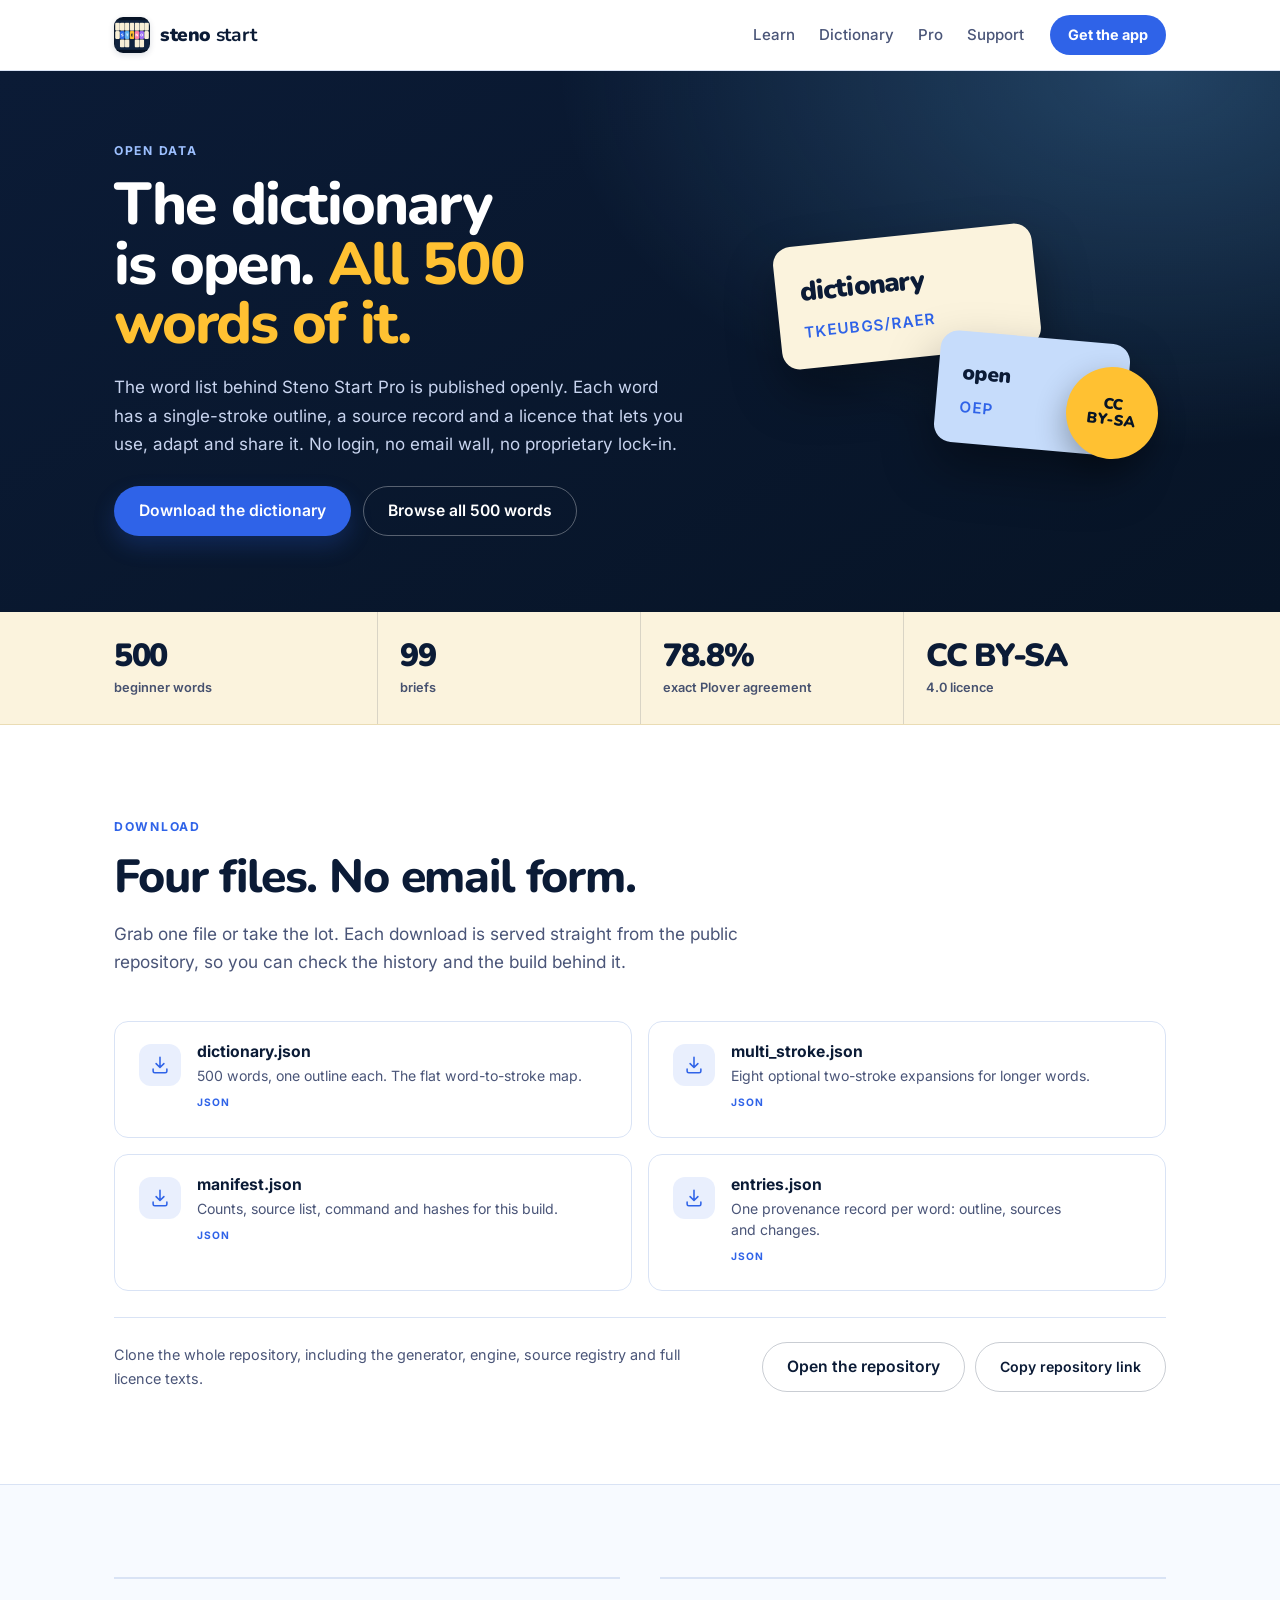
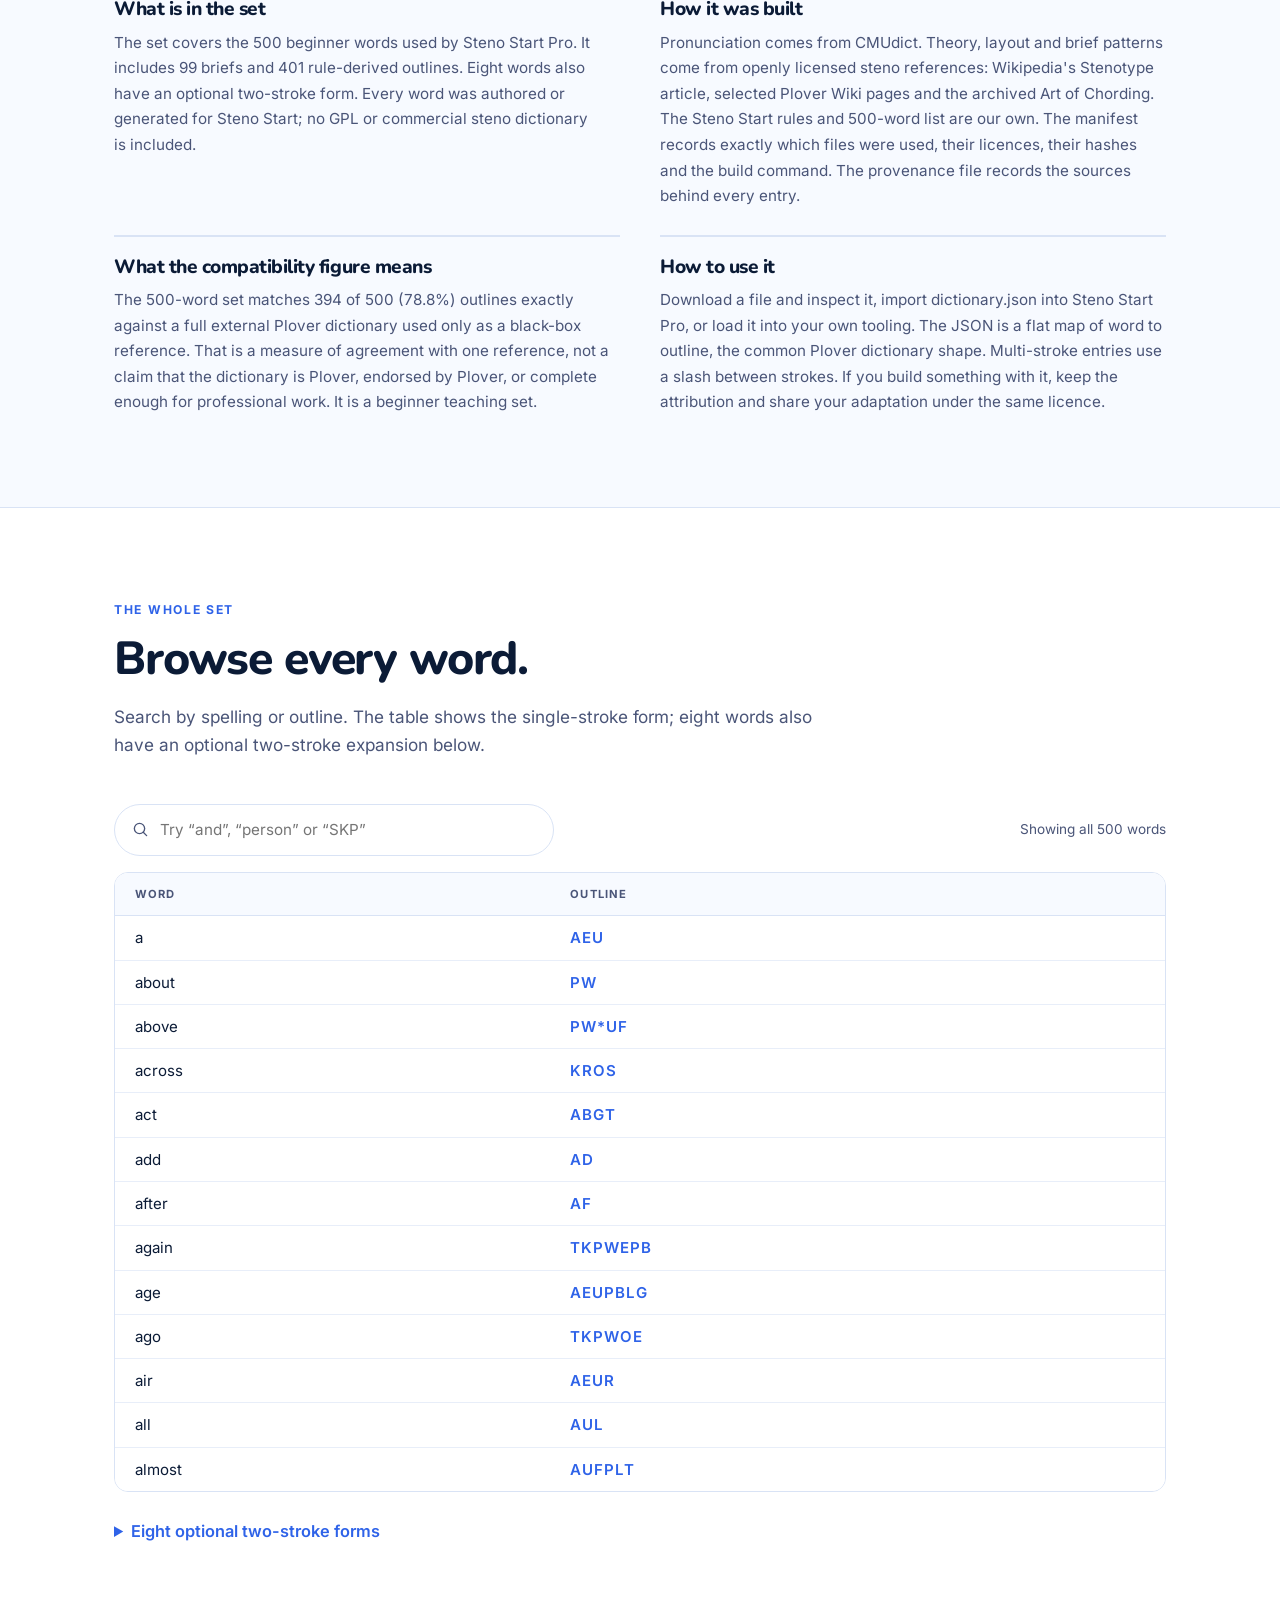
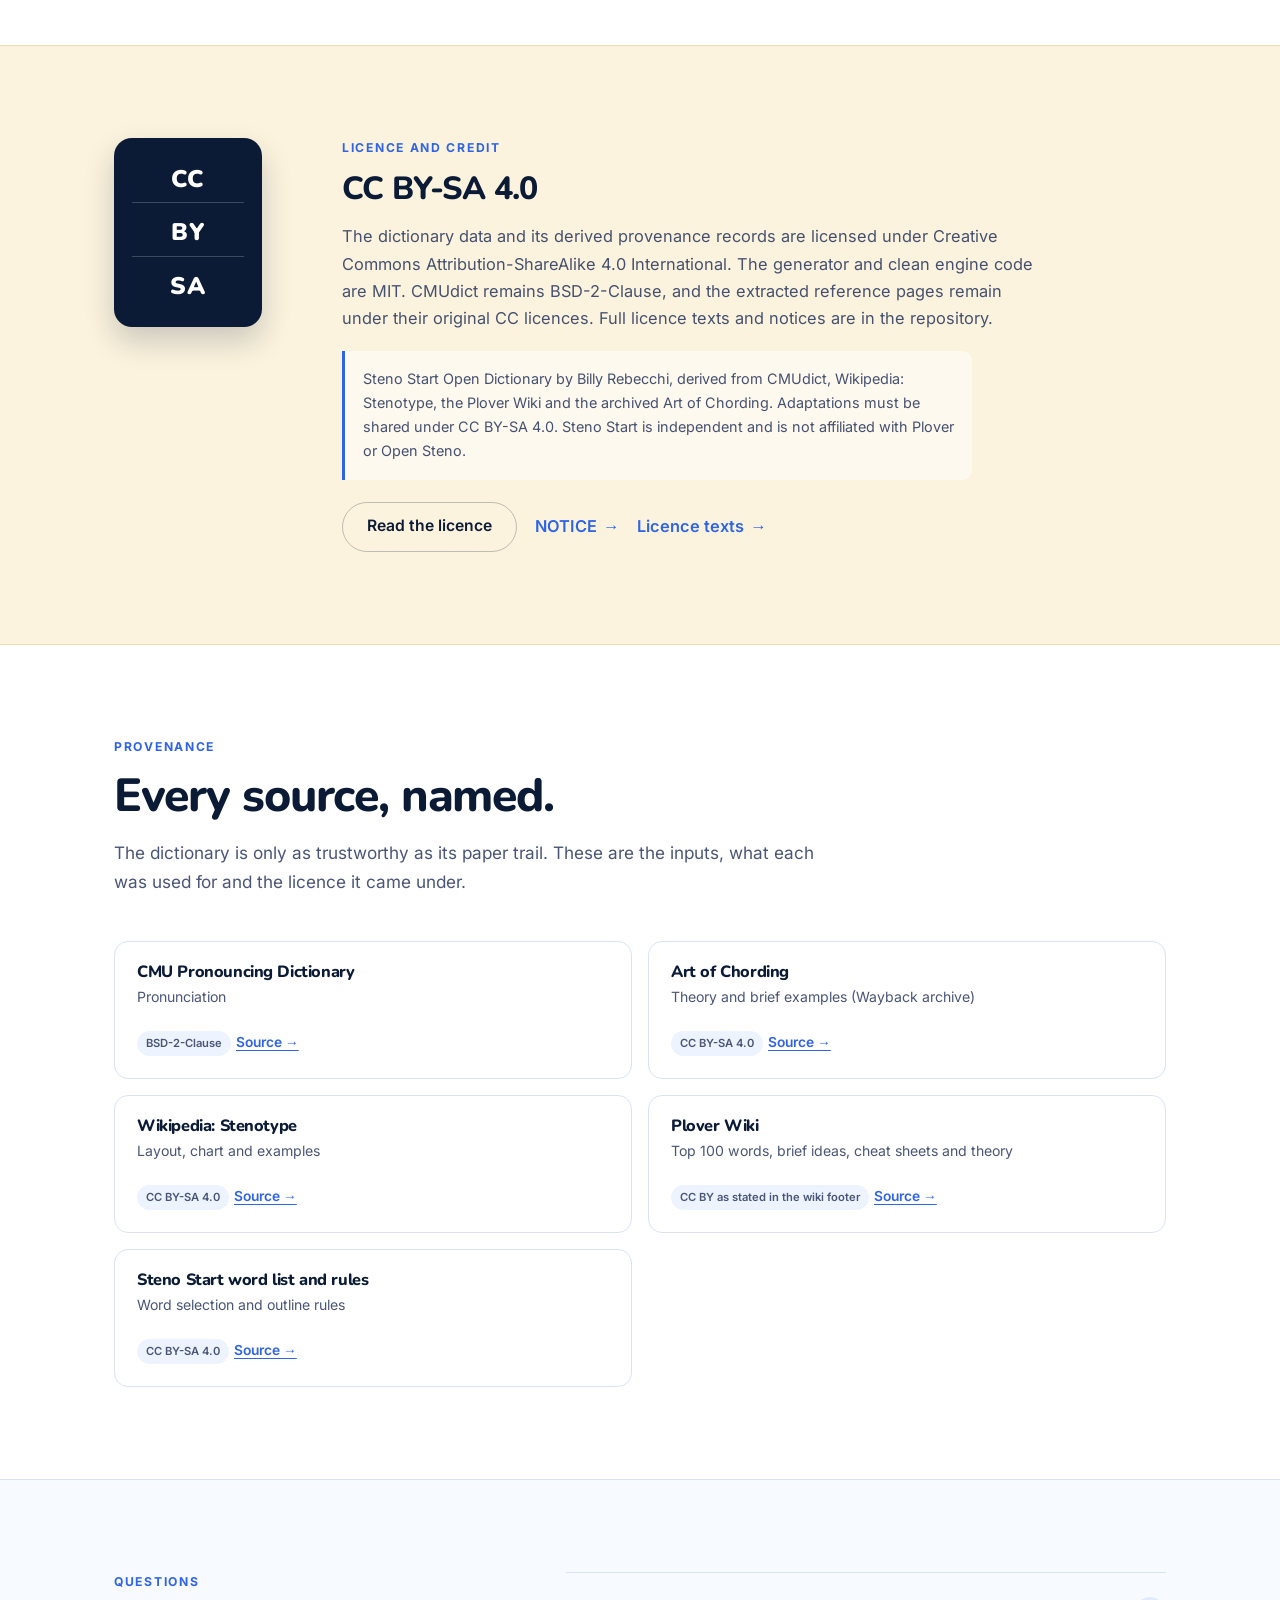
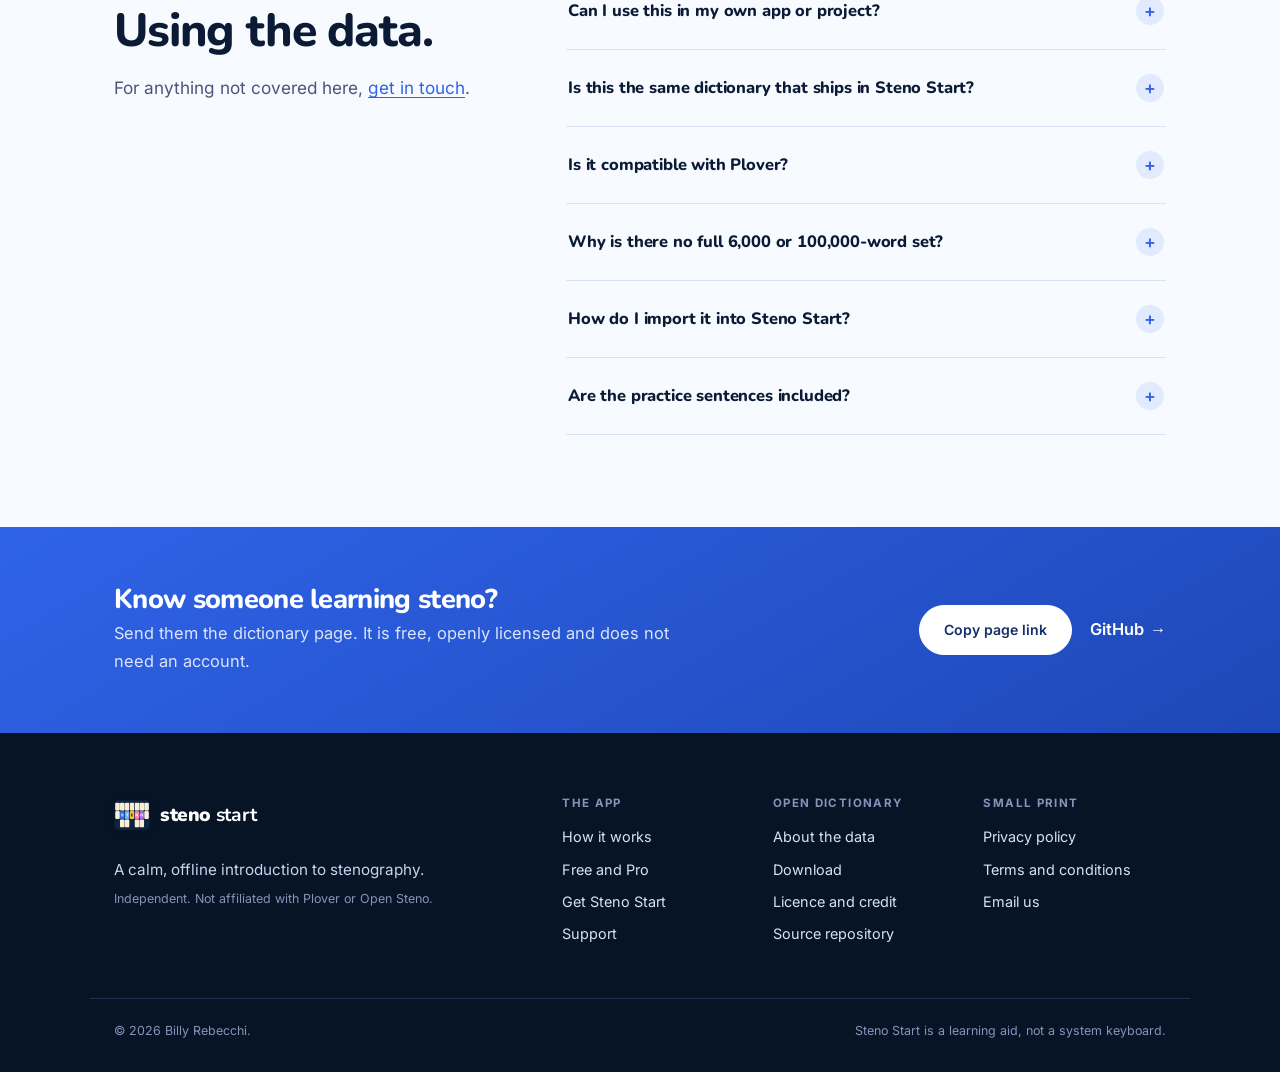
==== dictionary/index.html @ 3448429a "Publish from steno@fe2a759a98e057375c3c94c67db76054a90a4879" ====
<!doctype html>
<html lang="en-GB">
<head>
  <meta charset="utf-8">
  <meta name="viewport" content="width=device-width, initial-scale=1">
  <title>The open steno dictionary | Steno Start</title>
  <meta name="description" content="Download the Steno Start Open Dictionary: 500 beginner words, openly licensed CC BY-SA 4.0, with full provenance. Free to use, study and share.">
  <meta name="robots" content="index,follow,max-image-preview:large">
  <meta name="color-scheme" content="light dark">
  <meta name="theme-color" content="#EDF4FF" media="(prefers-color-scheme: light)">
  <meta name="theme-color" content="#071426" media="(prefers-color-scheme: dark)">
  <link rel="canonical" href="https://stenostart.uk/dictionary/">
  <link rel="alternate" hreflang="en-GB" href="https://stenostart.uk/dictionary/">

  <meta property="og:type" content="website">
  <meta property="og:site_name" content="Steno Start">
  <meta property="og:locale" content="en_GB">
  <meta property="og:title" content="The open steno dictionary | Steno Start">
  <meta property="og:description" content="Download the Steno Start Open Dictionary: 500 beginner words, openly licensed CC BY-SA 4.0, with full provenance. Free to use, study and share.">
  <meta property="og:url" content="https://stenostart.uk/dictionary/">
  <meta property="og:image" content="https://stenostart.uk/assets/social.png">
  <meta property="og:image:type" content="image/png">
  <meta property="og:image:width" content="1024">
  <meta property="og:image:height" content="500">
  <meta property="og:image:alt" content="Steno Start — Learn steno basics on your phone.">
  <meta name="twitter:card" content="summary_large_image">
  <meta name="twitter:title" content="The open steno dictionary | Steno Start">
  <meta name="twitter:description" content="Download the Steno Start Open Dictionary: 500 beginner words, openly licensed CC BY-SA 4.0, with full provenance. Free to use, study and share.">
  <meta name="twitter:image" content="https://stenostart.uk/assets/social.png">

  <link rel="preload" href="/assets/fonts/Inter.woff2" as="font" type="font/woff2" crossorigin>
  <link rel="preload" href="/assets/fonts/Nunito.woff2" as="font" type="font/woff2" crossorigin>
  <link rel="stylesheet" href="/assets/style.css?v=0f71ae56">
  <link rel="icon" href="/favicon.ico" sizes="any">
  <link rel="icon" type="image/png" href="/assets/favicon-32.png" sizes="32x32">
  <link rel="apple-touch-icon" href="/assets/apple-touch-icon.png">
  <script type="application/ld+json">{"@context":"https://schema.org","@graph":[{"@type":"BreadcrumbList","itemListElement":[{"@type":"ListItem","position":1,"name":"Home","item":"https://stenostart.uk/"},{"@type":"ListItem","position":2,"name":"Open dictionary","item":"https://stenostart.uk/dictionary/"}]},{"@type":"Dataset","name":"Steno Start Open Dictionary","description":"Download the Steno Start Open Dictionary: 500 beginner words, openly licensed CC BY-SA 4.0, with full provenance. Free to use, study and share.","url":"https://stenostart.uk/dictionary/","license":"https://creativecommons.org/licenses/by-sa/4.0/","inLanguage":"en-GB","creator":{"@id":"https://stenostart.uk/#organisation"},"isAccessibleForFree":true,"keywords":["stenography","steno dictionary","Plover","open data","CC BY-SA"],"variableMeasured":"Steno outline for each word","distribution":[{"@type":"DataDownload","name":"dictionary.json","contentUrl":"https://raw.githubusercontent.com/thebillington/steno-start-open-dict/master/data/dictionary.json","encodingFormat":"application/json"},{"@type":"DataDownload","name":"multi_stroke.json","contentUrl":"https://raw.githubusercontent.com/thebillington/steno-start-open-dict/master/data/multi_stroke.json","encodingFormat":"application/json"},{"@type":"DataDownload","name":"manifest.json","contentUrl":"https://raw.githubusercontent.com/thebillington/steno-start-open-dict/master/data/manifest.json","encodingFormat":"application/json"},{"@type":"DataDownload","name":"entries.json","contentUrl":"https://raw.githubusercontent.com/thebillington/steno-start-open-dict/master/provenance/entries.json","encodingFormat":"application/json"}]},{"@type":"FAQPage","mainEntity":[{"@type":"Question","name":"Can I use this in my own app or project?","acceptedAnswer":{"@type":"Answer","text":"Yes, under CC BY-SA 4.0. Credit the Steno Start Open Dictionary and its sources, link to the licence, indicate any changes and share your adaptation under the same licence. The app's code and branding are not part of the data licence."}},{"@type":"Question","name":"Is this the same dictionary that ships in Steno Start?","acceptedAnswer":{"@type":"Answer","text":"Yes. The 500-word set is the Steno Start Pro teaching dictionary. Steno Start Lite is a 135-word subset of it, and the 100 free sentences use only those Lite words."}},{"@type":"Question","name":"Is it compatible with Plover?","acceptedAnswer":{"@type":"Answer","text":"It is a JSON word-to-outline map in the usual shape, so many Plover-style tools can read it. But it is a 500-word teaching set, not a full Plover dictionary, and agreement with Plover's outlines is 78.8% on this set. Check any outline before relying on it."}},{"@type":"Question","name":"Why is there no full 6,000 or 100,000-word set?","acceptedAnswer":{"@type":"Answer","text":"A comprehensive English steno dictionary is not available under a permissive or share-alike licence that we can verify. The realistic large option is GPL data, and we do not want to mix that into a CC BY-SA set. Five hundred words is the honest, openly licensed beginner set we can publish and support."}},{"@type":"Question","name":"How do I import it into Steno Start?","acceptedAnswer":{"@type":"Answer","text":"Unlock Pro, open the dictionaries screen and choose import. Paste the raw dictionary.json link from this page, or download the file and choose it from your device. The import stays local to your device."}},{"@type":"Question","name":"Are the practice sentences included?","acceptedAnswer":{"@type":"Answer","text":"No. The dictionary download is the word set. The app also ships a separate pack of 3,000 Tatoeba sentences under CC BY 2.0 FR for use with imported dictionaries, with contributor attribution stored in the app's asset file."}}]}]}</script>
</head>
<body>
  <a class="skip-link" href="#main">Skip to content</a>

  <header class="masthead">
    <div class="shell masthead-inner">
      <a class="wordmark" href="/">
        <img class="wordmark-icon" src="/assets/app-icon.png?v=0f71ae56" alt="" width="36" height="36">
        <span><strong>steno</strong> start</span>
      </a>
      <nav class="masthead-nav" aria-label="Primary">
        <a href="/#learn">Learn</a>
        <a href="/dictionary/">Dictionary</a>
        <a href="/#pro">Pro</a>
        <a href="/support/">Support</a>
      </nav>
      <a class="masthead-cta" href="/#get">Get the app</a>
      <details class="mobile-nav">
        <summary>Menu</summary>
        <nav aria-label="Mobile">
          <a href="/#learn">Learn</a>
          <a href="/dictionary/">Dictionary</a>
          <a href="/#pro">Pro</a>
          <a href="/support/">Support</a>
          <a href="/#get">Get the app</a>
        </nav>
      </details>
    </div>
  </header>

  <main id="main">
<section class="page-hero dictionary-hero">
  <div class="shell page-hero-inner">
    <div>
      <p class="eyebrow dark">Open data</p>
      <h1>The dictionary is open. <span class="accent">All 500 words of it.</span></h1>
      <p class="page-intro">The word list behind Steno Start Pro is published openly. Each word has a single-stroke outline, a source record and a licence that lets you use, adapt and share it. No login, no email wall, no proprietary lock-in.</p>
      <div class="hero-actions">
        <a class="button primary" href="#download">Download the dictionary</a>
        <a class="button ghost" href="#browse">Browse all 500 words</a>
      </div>
    </div>
    <div class="dictionary-mark" aria-hidden="true">
      <div class="dict-card">
        <span class="dict-word">dictionary</span>
        <span class="dict-stroke">TKEUBGS/RAER</span>
      </div>
      <div class="dict-card small">
        <span class="dict-word">open</span>
        <span class="dict-stroke">OEP</span>
      </div>
      <div class="dict-license">CC<br>BY-SA</div>
    </div>
  </div>
</section>

<section class="stat-strip">
  <div class="shell stat-grid">
    <div class="stat"><strong>500</strong><span>beginner words</span></div>
    <div class="stat"><strong>99</strong><span>briefs</span></div>
    <div class="stat"><strong>78.8%</strong><span>exact Plover agreement</span></div>
    <div class="stat"><strong>CC BY-SA</strong><span>4.0 licence</span></div>
  </div>
</section>

<section class="section" id="download">
  <div class="shell">
    <div class="section-head">
      <p class="eyebrow dark">Download</p>
      <h2>Four files. No email form.</h2>
      <p class="section-intro">Grab one file or take the lot. Each download is served straight from the public repository, so you can check the history and the build behind it.</p>
    </div>
    <div class="download-grid">
      <a class="download-card" href="https://raw.githubusercontent.com/thebillington/steno-start-open-dict/master/data/dictionary.json" rel="noopener">
        <span class="download-icon"><svg class="icon" aria-hidden="true"><use href="/assets/icons.svg#download"></use></svg></span>
        <div>
          <h3>dictionary.json</h3>
          <p>500 words, one outline each. The flat word-to-stroke map.</p>
          <span class="download-format">JSON</span>
        </div>
      </a>
      <a class="download-card" href="https://raw.githubusercontent.com/thebillington/steno-start-open-dict/master/data/multi_stroke.json" rel="noopener">
        <span class="download-icon"><svg class="icon" aria-hidden="true"><use href="/assets/icons.svg#download"></use></svg></span>
        <div>
          <h3>multi_stroke.json</h3>
          <p>Eight optional two-stroke expansions for longer words.</p>
          <span class="download-format">JSON</span>
        </div>
      </a>
      <a class="download-card" href="https://raw.githubusercontent.com/thebillington/steno-start-open-dict/master/data/manifest.json" rel="noopener">
        <span class="download-icon"><svg class="icon" aria-hidden="true"><use href="/assets/icons.svg#download"></use></svg></span>
        <div>
          <h3>manifest.json</h3>
          <p>Counts, source list, command and hashes for this build.</p>
          <span class="download-format">JSON</span>
        </div>
      </a>
      <a class="download-card" href="https://raw.githubusercontent.com/thebillington/steno-start-open-dict/master/provenance/entries.json" rel="noopener">
        <span class="download-icon"><svg class="icon" aria-hidden="true"><use href="/assets/icons.svg#download"></use></svg></span>
        <div>
          <h3>entries.json</h3>
          <p>One provenance record per word: outline, sources and changes.</p>
          <span class="download-format">JSON</span>
        </div>
      </a>
    </div>
    <div class="download-footer">
      <p>Clone the whole repository, including the generator, engine, source registry and full licence texts.</p>
      <div class="download-footer-actions">
        <a class="button ghost" href="https://github.com/thebillington/steno-start-open-dict" rel="noopener">Open the repository</a>
        <button class="button ghost copy-button" type="button" data-copy="https://github.com/thebillington/steno-start-open-dict">Copy repository link</button>
      </div>
    </div>
  </div>
</section>

<section class="section dictionary-about">
  <div class="shell about-grid">
    <section>
      <h2>What is in the set</h2>
      <p>The set covers the 500 beginner words used by Steno Start Pro. It includes 99 briefs and 401 rule-derived outlines. Eight words also have an optional two-stroke form. Every word was authored or generated for Steno Start; no GPL or commercial steno dictionary is included.</p>
    </section>
    <section>
      <h2>How it was built</h2>
      <p>Pronunciation comes from CMUdict. Theory, layout and brief patterns come from openly licensed steno references: Wikipedia&#x27;s Stenotype article, selected Plover Wiki pages and the archived Art of Chording. The Steno Start rules and 500-word list are our own. The manifest records exactly which files were used, their licences, their hashes and the build command. The provenance file records the sources behind every entry.</p>
    </section>
    <section>
      <h2>What the compatibility figure means</h2>
      <p>The 500-word set matches 394 of 500 (78.8%) outlines exactly against a full external Plover dictionary used only as a black-box reference. That is a measure of agreement with one reference, not a claim that the dictionary is Plover, endorsed by Plover, or complete enough for professional work. It is a beginner teaching set.</p>
    </section>
    <section>
      <h2>How to use it</h2>
      <p>Download a file and inspect it, import dictionary.json into Steno Start Pro, or load it into your own tooling. The JSON is a flat map of word to outline, the common Plover dictionary shape. Multi-stroke entries use a slash between strokes. If you build something with it, keep the attribution and share your adaptation under the same licence.</p>
    </section>
  </div>
</section>

<section class="section browse" id="browse">
  <div class="shell">
    <div class="section-head">
      <p class="eyebrow dark">The whole set</p>
      <h2>Browse every word.</h2>
      <p class="section-intro">Search by spelling or outline. The table shows the single-stroke form; eight words also have an optional two-stroke expansion below.</p>
    </div>
    <div class="browse-tools">
      <label class="search-field" for="dictionary-filter">
        <svg class="icon" aria-hidden="true"><use href="/assets/icons.svg#search"></use></svg>
        <span class="visually-hidden">Search the dictionary</span>
        <input id="dictionary-filter" type="search" placeholder="Try “and”, “person” or “SKP”" autocomplete="off" spellcheck="false">
      </label>
      <p class="browse-count" id="dictionary-count" aria-live="polite">Showing all 500 words</p>
    </div>
    <div class="table-wrap">
      <table class="dictionary-table">
        <caption class="visually-hidden">All words in the Steno Start Open Dictionary</caption>
        <thead>
          <tr><th scope="col">Word</th><th scope="col">Outline</th></tr>
        </thead>
        <tbody id="dictionary-rows">
          <tr data-word="a" data-stroke="AEU"><td>a</td><td>AEU</td></tr>
          <tr data-word="about" data-stroke="PW"><td>about</td><td>PW</td></tr>
          <tr data-word="above" data-stroke="PW*UF"><td>above</td><td>PW*UF</td></tr>
          <tr data-word="across" data-stroke="KROS"><td>across</td><td>KROS</td></tr>
          <tr data-word="act" data-stroke="ABGT"><td>act</td><td>ABGT</td></tr>
          <tr data-word="add" data-stroke="AD"><td>add</td><td>AD</td></tr>
          <tr data-word="after" data-stroke="AF"><td>after</td><td>AF</td></tr>
          <tr data-word="again" data-stroke="TKPWEPB"><td>again</td><td>TKPWEPB</td></tr>
          <tr data-word="age" data-stroke="AEUPBLG"><td>age</td><td>AEUPBLG</td></tr>
          <tr data-word="ago" data-stroke="TKPWOE"><td>ago</td><td>TKPWOE</td></tr>
          <tr data-word="air" data-stroke="AEUR"><td>air</td><td>AEUR</td></tr>
          <tr data-word="all" data-stroke="AUL"><td>all</td><td>AUL</td></tr>
          <tr data-word="almost" data-stroke="AUFPLT"><td>almost</td><td>AUFPLT</td></tr>
          <tr data-word="along" data-stroke="HRAUPBG"><td>along</td><td>HRAUPBG</td></tr>
          <tr data-word="already" data-stroke="HRAED"><td>already</td><td>HRAED</td></tr>
          <tr data-word="also" data-stroke="HRS"><td>also</td><td>HRS</td></tr>
          <tr data-word="always" data-stroke="AULS"><td>always</td><td>AULS</td></tr>
          <tr data-word="am" data-stroke="APL"><td>am</td><td>APL</td></tr>
          <tr data-word="an" data-stroke="APB"><td>an</td><td>APB</td></tr>
          <tr data-word="and" data-stroke="SKP"><td>and</td><td>SKP</td></tr>
          <tr data-word="animal" data-stroke="APBL"><td>animal</td><td>APBL</td></tr>
          <tr data-word="answer" data-stroke="ARPBS"><td>answer</td><td>ARPBS</td></tr>
          <tr data-word="any" data-stroke="TPHEU"><td>any</td><td>TPHEU</td></tr>
          <tr data-word="are" data-stroke="R"><td>are</td><td>R</td></tr>
          <tr data-word="around" data-stroke="ARPBD"><td>around</td><td>ARPBD</td></tr>
          <tr data-word="ask" data-stroke="ABGS"><td>ask</td><td>ABGS</td></tr>
          <tr data-word="at" data-stroke="AT"><td>at</td><td>AT</td></tr>
          <tr data-word="away" data-stroke="WAEU"><td>away</td><td>WAEU</td></tr>
          <tr data-word="baby" data-stroke="PWAEUB"><td>baby</td><td>PWAEUB</td></tr>
          <tr data-word="back" data-stroke="PWABG"><td>back</td><td>PWABG</td></tr>
          <tr data-word="bad" data-stroke="PWAD"><td>bad</td><td>PWAD</td></tr>
          <tr data-word="bag" data-stroke="PWAG"><td>bag</td><td>PWAG</td></tr>
          <tr data-word="ball" data-stroke="PWAUL"><td>ball</td><td>PWAUL</td></tr>
          <tr data-word="bat" data-stroke="PWAT"><td>bat</td><td>PWAT</td></tr>
          <tr data-word="be" data-stroke="-B"><td>be</td><td>-B</td></tr>
          <tr data-word="beach" data-stroke="PWAOEFP"><td>beach</td><td>PWAOEFP</td></tr>
          <tr data-word="bear" data-stroke="PWAER"><td>bear</td><td>PWAER</td></tr>
          <tr data-word="beat" data-stroke="PWAOET"><td>beat</td><td>PWAOET</td></tr>
          <tr data-word="become" data-stroke="KPWUPL"><td>become</td><td>KPWUPL</td></tr>
          <tr data-word="bed" data-stroke="PWED"><td>bed</td><td>PWED</td></tr>
          <tr data-word="bee" data-stroke="PWAOE"><td>bee</td><td>PWAOE</td></tr>
          <tr data-word="before" data-stroke="TPWOR"><td>before</td><td>TPWOR</td></tr>
          <tr data-word="behind" data-stroke="PWHAOEUPBD"><td>behind</td><td>PWHAOEUPBD</td></tr>
          <tr data-word="believe" data-stroke="PWHRAO*EF"><td>believe</td><td>PWHRAO*EF</td></tr>
          <tr data-word="below" data-stroke="PWHROE"><td>below</td><td>PWHROE</td></tr>
          <tr data-word="best" data-stroke="PWEFT"><td>best</td><td>PWEFT</td></tr>
          <tr data-word="between" data-stroke="TPWAOEPB"><td>between</td><td>TPWAOEPB</td></tr>
          <tr data-word="big" data-stroke="PWEUG"><td>big</td><td>PWEUG</td></tr>
          <tr data-word="bike" data-stroke="PWAOEUBG"><td>bike</td><td>PWAOEUBG</td></tr>
          <tr data-word="bill" data-stroke="PWEUL"><td>bill</td><td>PWEUL</td></tr>
          <tr data-word="bird" data-stroke="PWEURD"><td>bird</td><td>PWEURD</td></tr>
          <tr data-word="bit" data-stroke="PWEUT"><td>bit</td><td>PWEUT</td></tr>
          <tr data-word="black" data-stroke="PWHRABG"><td>black</td><td>PWHRABG</td></tr>
          <tr data-word="blood" data-stroke="PWHRUD"><td>blood</td><td>PWHRUD</td></tr>
          <tr data-word="blue" data-stroke="PWHRAOU"><td>blue</td><td>PWHRAOU</td></tr>
          <tr data-word="boat" data-stroke="PWOET"><td>boat</td><td>PWOET</td></tr>
          <tr data-word="book" data-stroke="PWAOBG"><td>book</td><td>PWAOBG</td></tr>
          <tr data-word="both" data-stroke="PWO*ET"><td>both</td><td>PWO*ET</td></tr>
          <tr data-word="box" data-stroke="PWOBGS"><td>box</td><td>PWOBGS</td></tr>
          <tr data-word="boy" data-stroke="PWOEU"><td>boy</td><td>PWOEU</td></tr>
          <tr data-word="break" data-stroke="PWRAEUBG"><td>break</td><td>PWRAEUBG</td></tr>
          <tr data-word="bring" data-stroke="PWREUPBG"><td>bring</td><td>PWREUPBG</td></tr>
          <tr data-word="brown" data-stroke="PWROUPB"><td>brown</td><td>PWROUPB</td></tr>
          <tr data-word="build" data-stroke="PWEULD"><td>build</td><td>PWEULD</td></tr>
          <tr data-word="business" data-stroke="PWEUPBSZ"><td>business</td><td>PWEUPBSZ</td></tr>
          <tr data-word="busy" data-stroke="PWEUZ"><td>busy</td><td>PWEUZ</td></tr>
          <tr data-word="but" data-stroke="PWUT"><td>but</td><td>PWUT</td></tr>
          <tr data-word="buy" data-stroke="PWAOEU"><td>buy</td><td>PWAOEU</td></tr>
          <tr data-word="cake" data-stroke="KAEUBG"><td>cake</td><td>KAEUBG</td></tr>
          <tr data-word="call" data-stroke="KAUL"><td>call</td><td>KAUL</td></tr>
          <tr data-word="calm" data-stroke="KAUPL"><td>calm</td><td>KAUPL</td></tr>
          <tr data-word="came" data-stroke="KAEUPL"><td>came</td><td>KAEUPL</td></tr>
          <tr data-word="can" data-stroke="K"><td>can</td><td>K</td></tr>
          <tr data-word="car" data-stroke="KAR"><td>car</td><td>KAR</td></tr>
          <tr data-word="care" data-stroke="KER"><td>care</td><td>KER</td></tr>
          <tr data-word="carry" data-stroke="KAER"><td>carry</td><td>KAER</td></tr>
          <tr data-word="case" data-stroke="KAEUS"><td>case</td><td>KAEUS</td></tr>
          <tr data-word="cat" data-stroke="KAT"><td>cat</td><td>KAT</td></tr>
          <tr data-word="catch" data-stroke="KAFP"><td>catch</td><td>KAFP</td></tr>
          <tr data-word="cause" data-stroke="KAUZ"><td>cause</td><td>KAUZ</td></tr>
          <tr data-word="center" data-stroke="SERPBT"><td>center</td><td>SERPBT</td></tr>
          <tr data-word="certain" data-stroke="S*ERPBT"><td>certain</td><td>S*ERPBT</td></tr>
          <tr data-word="chair" data-stroke="KHAER"><td>chair</td><td>KHAER</td></tr>
          <tr data-word="chance" data-stroke="KHAPBS"><td>chance</td><td>KHAPBS</td></tr>
          <tr data-word="check" data-stroke="KHEBG"><td>check</td><td>KHEBG</td></tr>
          <tr data-word="child" data-stroke="KHAOEULD"><td>child</td><td>KHAOEULD</td></tr>
          <tr data-word="choose" data-stroke="KHAOZ"><td>choose</td><td>KHAOZ</td></tr>
          <tr data-word="church" data-stroke="KHUFRP"><td>church</td><td>KHUFRP</td></tr>
          <tr data-word="circle" data-stroke="SEURBG"><td>circle</td><td>SEURBG</td></tr>
          <tr data-word="city" data-stroke="STEUS"><td>city</td><td>STEUS</td></tr>
          <tr data-word="class" data-stroke="KHRAS"><td>class</td><td>KHRAS</td></tr>
          <tr data-word="clean" data-stroke="KHRAOEPB"><td>clean</td><td>KHRAOEPB</td></tr>
          <tr data-word="clear" data-stroke="KHREUR"><td>clear</td><td>KHREUR</td></tr>
          <tr data-word="clock" data-stroke="KHROBG"><td>clock</td><td>KHROBG</td></tr>
          <tr data-word="close" data-stroke="KHROEZ"><td>close</td><td>KHROEZ</td></tr>
          <tr data-word="cloud" data-stroke="KHROUD"><td>cloud</td><td>KHROUD</td></tr>
          <tr data-word="coal" data-stroke="KOEL"><td>coal</td><td>KOEL</td></tr>
          <tr data-word="coat" data-stroke="KOET"><td>coat</td><td>KOET</td></tr>
          <tr data-word="coffee" data-stroke="KOEF"><td>coffee</td><td>KOEF</td></tr>
          <tr data-word="coin" data-stroke="KOEUPB"><td>coin</td><td>KOEUPB</td></tr>
          <tr data-word="cold" data-stroke="KOELD"><td>cold</td><td>KOELD</td></tr>
          <tr data-word="color" data-stroke="KURL"><td>color</td><td>KURL</td></tr>
          <tr data-word="come" data-stroke="KOPL"><td>come</td><td>KOPL</td></tr>
          <tr data-word="company" data-stroke="KUFRPB"><td>company</td><td>KUFRPB</td></tr>
          <tr data-word="cook" data-stroke="KAOBG"><td>cook</td><td>KAOBG</td></tr>
          <tr data-word="cool" data-stroke="KAOL"><td>cool</td><td>KAOL</td></tr>
          <tr data-word="copy" data-stroke="KOEP"><td>copy</td><td>KOEP</td></tr>
          <tr data-word="corn" data-stroke="KORPB"><td>corn</td><td>KORPB</td></tr>
          <tr data-word="corner" data-stroke="KO*RPB"><td>corner</td><td>KO*RPB</td></tr>
          <tr data-word="cost" data-stroke="KOFT"><td>cost</td><td>KOFT</td></tr>
          <tr data-word="could" data-stroke="KO"><td>could</td><td>KO</td></tr>
          <tr data-word="count" data-stroke="KOUPBT"><td>count</td><td>KOUPBT</td></tr>
          <tr data-word="country" data-stroke="KEURPBT"><td>country</td><td>KEURPBT</td></tr>
          <tr data-word="course" data-stroke="KORS"><td>course</td><td>KORS</td></tr>
          <tr data-word="cover" data-stroke="K*UFR"><td>cover</td><td>K*UFR</td></tr>
          <tr data-word="cow" data-stroke="KOU"><td>cow</td><td>KOU</td></tr>
          <tr data-word="cross" data-stroke="KRO*S"><td>cross</td><td>KRO*S</td></tr>
          <tr data-word="crowd" data-stroke="KROUD"><td>crowd</td><td>KROUD</td></tr>
          <tr data-word="cry" data-stroke="KRAOEU"><td>cry</td><td>KRAOEU</td></tr>
          <tr data-word="cup" data-stroke="KUP"><td>cup</td><td>KUP</td></tr>
          <tr data-word="cut" data-stroke="KUT"><td>cut</td><td>KUT</td></tr>
          <tr data-word="dark" data-stroke="TKARBG"><td>dark</td><td>TKARBG</td></tr>
          <tr data-word="daughter" data-stroke="TKAURT"><td>daughter</td><td>TKAURT</td></tr>
          <tr data-word="day" data-stroke="TKAEU"><td>day</td><td>TKAEU</td></tr>
          <tr data-word="dead" data-stroke="TKAED"><td>dead</td><td>TKAED</td></tr>
          <tr data-word="dear" data-stroke="TKEUR"><td>dear</td><td>TKEUR</td></tr>
          <tr data-word="death" data-stroke="TKA*ET"><td>death</td><td>TKA*ET</td></tr>
          <tr data-word="did" data-stroke="TKEUD"><td>did</td><td>TKEUD</td></tr>
          <tr data-word="direct" data-stroke="TKREBGT"><td>direct</td><td>TKREBGT</td></tr>
          <tr data-word="dirty" data-stroke="TKEURT"><td>dirty</td><td>TKEURT</td></tr>
          <tr data-word="do" data-stroke="TKO"><td>do</td><td>TKO</td></tr>
          <tr data-word="does" data-stroke="TKUZ"><td>does</td><td>TKUZ</td></tr>
          <tr data-word="dog" data-stroke="TKOG"><td>dog</td><td>TKOG</td></tr>
          <tr data-word="done" data-stroke="TKUPB"><td>done</td><td>TKUPB</td></tr>
          <tr data-word="door" data-stroke="TKAOR"><td>door</td><td>TKAOR</td></tr>
          <tr data-word="double" data-stroke="TKUBL"><td>double</td><td>TKUBL</td></tr>
          <tr data-word="doubt" data-stroke="TKOUT"><td>doubt</td><td>TKOUT</td></tr>
          <tr data-word="down" data-stroke="TKOUPB"><td>down</td><td>TKOUPB</td></tr>
          <tr data-word="draw" data-stroke="TKRAU"><td>draw</td><td>TKRAU</td></tr>
          <tr data-word="dress" data-stroke="TKRES"><td>dress</td><td>TKRES</td></tr>
          <tr data-word="drink" data-stroke="TKR*EUPBG"><td>drink</td><td>TKR*EUPBG</td></tr>
          <tr data-word="drive" data-stroke="TKRAO*EUF"><td>drive</td><td>TKRAO*EUF</td></tr>
          <tr data-word="drop" data-stroke="TKROP"><td>drop</td><td>TKROP</td></tr>
          <tr data-word="duck" data-stroke="TKUBG"><td>duck</td><td>TKUBG</td></tr>
          <tr data-word="during" data-stroke="TKURPBG"><td>during</td><td>TKURPBG</td></tr>
          <tr data-word="each" data-stroke="AOEFP"><td>each</td><td>AOEFP</td></tr>
          <tr data-word="ear" data-stroke="AOER"><td>ear</td><td>AOER</td></tr>
          <tr data-word="early" data-stroke="EURL"><td>early</td><td>EURL</td></tr>
          <tr data-word="earth" data-stroke="*EURT"><td>earth</td><td>*EURT</td></tr>
          <tr data-word="east" data-stroke="AOEFT"><td>east</td><td>AOEFT</td></tr>
          <tr data-word="easy" data-stroke="AOEZ"><td>easy</td><td>AOEZ</td></tr>
          <tr data-word="eat" data-stroke="AOET"><td>eat</td><td>AOET</td></tr>
          <tr data-word="edge" data-stroke="EPBLG"><td>edge</td><td>EPBLG</td></tr>
          <tr data-word="effect" data-stroke="TPEBGT"><td>effect</td><td>TPEBGT</td></tr>
          <tr data-word="egg" data-stroke="EG"><td>egg</td><td>EG</td></tr>
          <tr data-word="eight" data-stroke="AEUT"><td>eight</td><td>AEUT</td></tr>
          <tr data-word="either" data-stroke="AO*ERT"><td>either</td><td>AO*ERT</td></tr>
          <tr data-word="else" data-stroke="ELS"><td>else</td><td>ELS</td></tr>
          <tr data-word="end" data-stroke="EPBD"><td>end</td><td>EPBD</td></tr>
          <tr data-word="enough" data-stroke="TPHUF"><td>enough</td><td>TPHUF</td></tr>
          <tr data-word="even" data-stroke="AOEPB"><td>even</td><td>AOEPB</td></tr>
          <tr data-word="ever" data-stroke="*EFR"><td>ever</td><td>*EFR</td></tr>
          <tr data-word="every" data-stroke="EFR"><td>every</td><td>EFR</td></tr>
          <tr data-word="example" data-stroke="STKPWA*FRPL"><td>example</td><td>STKPWA*FRPL</td></tr>
          <tr data-word="eye" data-stroke="AOEU"><td>eye</td><td>AOEU</td></tr>
          <tr data-word="fact" data-stroke="TPABGT"><td>fact</td><td>TPABGT</td></tr>
          <tr data-word="fall" data-stroke="TPAUL"><td>fall</td><td>TPAUL</td></tr>
          <tr data-word="family" data-stroke="TPAEPL"><td>family</td><td>TPAEPL</td></tr>
          <tr data-word="far" data-stroke="TPAR"><td>far</td><td>TPAR</td></tr>
          <tr data-word="fast" data-stroke="TPAFT"><td>fast</td><td>TPAFT</td></tr>
          <tr data-word="father" data-stroke="TPA*RT"><td>father</td><td>TPA*RT</td></tr>
          <tr data-word="feel" data-stroke="TPAOEL"><td>feel</td><td>TPAOEL</td></tr>
          <tr data-word="few" data-stroke="TPAOU"><td>few</td><td>TPAOU</td></tr>
          <tr data-word="fill" data-stroke="TPEUL"><td>fill</td><td>TPEUL</td></tr>
          <tr data-word="find" data-stroke="TPAOEUPBD"><td>find</td><td>TPAOEUPBD</td></tr>
          <tr data-word="first" data-stroke="TPEURS"><td>first</td><td>TPEURS</td></tr>
          <tr data-word="fish" data-stroke="TPEURB"><td>fish</td><td>TPEURB</td></tr>
          <tr data-word="fit" data-stroke="TPEUT"><td>fit</td><td>TPEUT</td></tr>
          <tr data-word="five" data-stroke="TPAO*EUF"><td>five</td><td>TPAO*EUF</td></tr>
          <tr data-word="follow" data-stroke="TPOL"><td>follow</td><td>TPOL</td></tr>
          <tr data-word="food" data-stroke="TPAOD"><td>food</td><td>TPAOD</td></tr>
          <tr data-word="foot" data-stroke="TPAOT"><td>foot</td><td>TPAOT</td></tr>
          <tr data-word="for" data-stroke="TPOR"><td>for</td><td>TPOR</td></tr>
          <tr data-word="force" data-stroke="TPORS"><td>force</td><td>TPORS</td></tr>
          <tr data-word="form" data-stroke="TPORPL"><td>form</td><td>TPORPL</td></tr>
          <tr data-word="four" data-stroke="TPAOR"><td>four</td><td>TPAOR</td></tr>
          <tr data-word="fox" data-stroke="TPOBGS"><td>fox</td><td>TPOBGS</td></tr>
          <tr data-word="free" data-stroke="TPRAOE"><td>free</td><td>TPRAOE</td></tr>
          <tr data-word="friend" data-stroke="TPREPBD"><td>friend</td><td>TPREPBD</td></tr>
          <tr data-word="frog" data-stroke="TPROG"><td>frog</td><td>TPROG</td></tr>
          <tr data-word="from" data-stroke="TPR"><td>from</td><td>TPR</td></tr>
          <tr data-word="full" data-stroke="TPUL"><td>full</td><td>TPUL</td></tr>
          <tr data-word="fun" data-stroke="TPUPB"><td>fun</td><td>TPUPB</td></tr>
          <tr data-word="get" data-stroke="TKPWET"><td>get</td><td>TKPWET</td></tr>
          <tr data-word="girl" data-stroke="TKPWEURL"><td>girl</td><td>TKPWEURL</td></tr>
          <tr data-word="give" data-stroke="TKPWEUF"><td>give</td><td>TKPWEUF</td></tr>
          <tr data-word="go" data-stroke="TKPWO"><td>go</td><td>TKPWO</td></tr>
          <tr data-word="god" data-stroke="TKPWOD"><td>god</td><td>TKPWOD</td></tr>
          <tr data-word="gold" data-stroke="TKPWOELD"><td>gold</td><td>TKPWOELD</td></tr>
          <tr data-word="good" data-stroke="TKPWAOD"><td>good</td><td>TKPWAOD</td></tr>
          <tr data-word="got" data-stroke="TKPWOT"><td>got</td><td>TKPWOT</td></tr>
          <tr data-word="gray" data-stroke="TKPWRAEU"><td>gray</td><td>TKPWRAEU</td></tr>
          <tr data-word="green" data-stroke="TKPWRAOEPB"><td>green</td><td>TKPWRAOEPB</td></tr>
          <tr data-word="guess" data-stroke="TKPWES"><td>guess</td><td>TKPWES</td></tr>
          <tr data-word="had" data-stroke="HAD"><td>had</td><td>HAD</td></tr>
          <tr data-word="hair" data-stroke="HAER"><td>hair</td><td>HAER</td></tr>
          <tr data-word="half" data-stroke="HAF"><td>half</td><td>HAF</td></tr>
          <tr data-word="hand" data-stroke="HAPBD"><td>hand</td><td>HAPBD</td></tr>
          <tr data-word="happen" data-stroke="HAPB"><td>happen</td><td>HAPB</td></tr>
          <tr data-word="happy" data-stroke="HAEP"><td>happy</td><td>HAEP</td></tr>
          <tr data-word="hard" data-stroke="HARD"><td>hard</td><td>HARD</td></tr>
          <tr data-word="has" data-stroke="HAZ"><td>has</td><td>HAZ</td></tr>
          <tr data-word="hat" data-stroke="HAT"><td>hat</td><td>HAT</td></tr>
          <tr data-word="hate" data-stroke="HAEUT"><td>hate</td><td>HAEUT</td></tr>
          <tr data-word="have" data-stroke="SR"><td>have</td><td>SR</td></tr>
          <tr data-word="he" data-stroke="HE"><td>he</td><td>HE</td></tr>
          <tr data-word="head" data-stroke="HAED"><td>head</td><td>HAED</td></tr>
          <tr data-word="hear" data-stroke="HAO*ER"><td>hear</td><td>HAO*ER</td></tr>
          <tr data-word="heart" data-stroke="HART"><td>heart</td><td>HART</td></tr>
          <tr data-word="heat" data-stroke="HAOET"><td>heat</td><td>HAOET</td></tr>
          <tr data-word="heavy" data-stroke="HA*EF"><td>heavy</td><td>HA*EF</td></tr>
          <tr data-word="help" data-stroke="HEPL"><td>help</td><td>HEPL</td></tr>
          <tr data-word="hen" data-stroke="HEPB"><td>hen</td><td>HEPB</td></tr>
          <tr data-word="her" data-stroke="HER"><td>her</td><td>HER</td></tr>
          <tr data-word="here" data-stroke="HAOER"><td>here</td><td>HAOER</td></tr>
          <tr data-word="high" data-stroke="HAOEU"><td>high</td><td>HAOEU</td></tr>
          <tr data-word="hill" data-stroke="HEUL"><td>hill</td><td>HEUL</td></tr>
          <tr data-word="him" data-stroke="HEUPL"><td>him</td><td>HEUPL</td></tr>
          <tr data-word="himself" data-stroke="SPHEFL"><td>himself</td><td>SPHEFL</td></tr>
          <tr data-word="his" data-stroke="HEUS"><td>his</td><td>HEUS</td></tr>
          <tr data-word="hit" data-stroke="HEUT"><td>hit</td><td>HEUT</td></tr>
          <tr data-word="hold" data-stroke="HOELD"><td>hold</td><td>HOELD</td></tr>
          <tr data-word="hole" data-stroke="HOEL"><td>hole</td><td>HOEL</td></tr>
          <tr data-word="home" data-stroke="HOEPL"><td>home</td><td>HOEPL</td></tr>
          <tr data-word="hope" data-stroke="HOEP"><td>hope</td><td>HOEP</td></tr>
          <tr data-word="horse" data-stroke="HORS"><td>horse</td><td>HORS</td></tr>
          <tr data-word="hot" data-stroke="HOT"><td>hot</td><td>HOT</td></tr>
          <tr data-word="hour" data-stroke="HOUR"><td>hour</td><td>HOUR</td></tr>
          <tr data-word="house" data-stroke="HOUS"><td>house</td><td>HOUS</td></tr>
          <tr data-word="how" data-stroke="HOU"><td>how</td><td>HOU</td></tr>
          <tr data-word="hundred" data-stroke="HURPBD"><td>hundred</td><td>HURPBD</td></tr>
          <tr data-word="hunt" data-stroke="HUPBT"><td>hunt</td><td>HUPBT</td></tr>
          <tr data-word="hurt" data-stroke="HURT"><td>hurt</td><td>HURT</td></tr>
          <tr data-word="I" data-stroke="EU"><td>I</td><td>EU</td></tr>
          <tr data-word="idea" data-stroke="TKAOE"><td>idea</td><td>TKAOE</td></tr>
          <tr data-word="if" data-stroke="TP"><td>if</td><td>TP</td></tr>
          <tr data-word="important" data-stroke="PHORPBT"><td>important</td><td>PHORPBT</td></tr>
          <tr data-word="in" data-stroke="TPH"><td>in</td><td>TPH</td></tr>
          <tr data-word="include" data-stroke="TKPHRAOUD"><td>include</td><td>TKPHRAOUD</td></tr>
          <tr data-word="into" data-stroke="TPHAO"><td>into</td><td>TPHAO</td></tr>
          <tr data-word="is" data-stroke="EUZ"><td>is</td><td>EUZ</td></tr>
          <tr data-word="it" data-stroke="T"><td>it</td><td>T</td></tr>
          <tr data-word="its" data-stroke="EUTS"><td>its</td><td>EUTS</td></tr>
          <tr data-word="just" data-stroke="SKWRUFT"><td>just</td><td>SKWRUFT</td></tr>
          <tr data-word="keep" data-stroke="KAOEP"><td>keep</td><td>KAOEP</td></tr>
          <tr data-word="key" data-stroke="KAOE"><td>key</td><td>KAOE</td></tr>
          <tr data-word="kid" data-stroke="KEUD"><td>kid</td><td>KEUD</td></tr>
          <tr data-word="kill" data-stroke="KEUL"><td>kill</td><td>KEUL</td></tr>
          <tr data-word="kind" data-stroke="KAOEUPBD"><td>kind</td><td>KAOEUPBD</td></tr>
          <tr data-word="king" data-stroke="KEUPBG"><td>king</td><td>KEUPBG</td></tr>
          <tr data-word="kitchen" data-stroke="KEUFPB"><td>kitchen</td><td>KEUFPB</td></tr>
          <tr data-word="know" data-stroke="TPHOE"><td>know</td><td>TPHOE</td></tr>
          <tr data-word="land" data-stroke="HRAPBD"><td>land</td><td>HRAPBD</td></tr>
          <tr data-word="last" data-stroke="HRAFT"><td>last</td><td>HRAFT</td></tr>
          <tr data-word="late" data-stroke="HRAEUT"><td>late</td><td>HRAEUT</td></tr>
          <tr data-word="laugh" data-stroke="HRAF"><td>laugh</td><td>HRAF</td></tr>
          <tr data-word="law" data-stroke="HRAU"><td>law</td><td>HRAU</td></tr>
          <tr data-word="lay" data-stroke="HRAEU"><td>lay</td><td>HRAEU</td></tr>
          <tr data-word="lead" data-stroke="HRAOED"><td>lead</td><td>HRAOED</td></tr>
          <tr data-word="learn" data-stroke="HREURPB"><td>learn</td><td>HREURPB</td></tr>
          <tr data-word="leave" data-stroke="HRAO*EF"><td>leave</td><td>HRAO*EF</td></tr>
          <tr data-word="left" data-stroke="HREFT"><td>left</td><td>HREFT</td></tr>
          <tr data-word="leg" data-stroke="HREG"><td>leg</td><td>HREG</td></tr>
          <tr data-word="less" data-stroke="HRES"><td>less</td><td>HRES</td></tr>
          <tr data-word="let" data-stroke="HRET"><td>let</td><td>HRET</td></tr>
          <tr data-word="letter" data-stroke="HRERT"><td>letter</td><td>HRERT</td></tr>
          <tr data-word="lie" data-stroke="HRAOEU"><td>lie</td><td>HRAOEU</td></tr>
          <tr data-word="life" data-stroke="HRAOEUF"><td>life</td><td>HRAOEUF</td></tr>
          <tr data-word="like" data-stroke="HRAOEUBG"><td>like</td><td>HRAOEUBG</td></tr>
          <tr data-word="list" data-stroke="HREUFT"><td>list</td><td>HREUFT</td></tr>
          <tr data-word="little" data-stroke="HREUL"><td>little</td><td>HREUL</td></tr>
          <tr data-word="live" data-stroke="HR*EUF"><td>live</td><td>HR*EUF</td></tr>
          <tr data-word="local" data-stroke="HROELG"><td>local</td><td>HROELG</td></tr>
          <tr data-word="long" data-stroke="HROPBG"><td>long</td><td>HROPBG</td></tr>
          <tr data-word="look" data-stroke="HRAOBG"><td>look</td><td>HRAOBG</td></tr>
          <tr data-word="lose" data-stroke="HRAOUZ"><td>lose</td><td>HRAOUZ</td></tr>
          <tr data-word="lot" data-stroke="HROT"><td>lot</td><td>HROT</td></tr>
          <tr data-word="loud" data-stroke="HROUD"><td>loud</td><td>HROUD</td></tr>
          <tr data-word="love" data-stroke="HR*UF"><td>love</td><td>HR*UF</td></tr>
          <tr data-word="low" data-stroke="HROE"><td>low</td><td>HROE</td></tr>
          <tr data-word="lunch" data-stroke="HRUFRPBLG"><td>lunch</td><td>HRUFRPBLG</td></tr>
          <tr data-word="machine" data-stroke="SPHAOEPB"><td>machine</td><td>SPHAOEPB</td></tr>
          <tr data-word="make" data-stroke="PHAEUBG"><td>make</td><td>PHAEUBG</td></tr>
          <tr data-word="man" data-stroke="PHAPB"><td>man</td><td>PHAPB</td></tr>
          <tr data-word="many" data-stroke="PHAEPB"><td>many</td><td>PHAEPB</td></tr>
          <tr data-word="map" data-stroke="PHAP"><td>map</td><td>PHAP</td></tr>
          <tr data-word="mark" data-stroke="PHARBG"><td>mark</td><td>PHARBG</td></tr>
          <tr data-word="mat" data-stroke="PHAT"><td>mat</td><td>PHAT</td></tr>
          <tr data-word="match" data-stroke="PHAFP"><td>match</td><td>PHAFP</td></tr>
          <tr data-word="may" data-stroke="PHAEU"><td>may</td><td>PHAEU</td></tr>
          <tr data-word="maybe" data-stroke="PHAEUB"><td>maybe</td><td>PHAEUB</td></tr>
          <tr data-word="mean" data-stroke="PHAOEPB"><td>mean</td><td>PHAOEPB</td></tr>
          <tr data-word="meat" data-stroke="PHAO*ET"><td>meat</td><td>PHAO*ET</td></tr>
          <tr data-word="meet" data-stroke="PHAOET"><td>meet</td><td>PHAOET</td></tr>
          <tr data-word="member" data-stroke="PHERPBL"><td>member</td><td>PHERPBL</td></tr>
          <tr data-word="men" data-stroke="PHEPB"><td>men</td><td>PHEPB</td></tr>
          <tr data-word="milk" data-stroke="PHEULG"><td>milk</td><td>PHEULG</td></tr>
          <tr data-word="minute" data-stroke="PHEUPBT"><td>minute</td><td>PHEUPBT</td></tr>
          <tr data-word="miss" data-stroke="PHEUS"><td>miss</td><td>PHEUS</td></tr>
          <tr data-word="money" data-stroke="PHEUPB"><td>money</td><td>PHEUPB</td></tr>
          <tr data-word="moon" data-stroke="PHAOPB"><td>moon</td><td>PHAOPB</td></tr>
          <tr data-word="more" data-stroke="PHOR"><td>more</td><td>PHOR</td></tr>
          <tr data-word="morning" data-stroke="PHORPBG"><td>morning</td><td>PHORPBG</td></tr>
          <tr data-word="most" data-stroke="PHOFT"><td>most</td><td>PHOFT</td></tr>
          <tr data-word="mother" data-stroke="PH*URT"><td>mother</td><td>PH*URT</td></tr>
          <tr data-word="mountain" data-stroke="PHOUPBT"><td>mountain</td><td>PHOUPBT</td></tr>
          <tr data-word="mouse" data-stroke="PHOUS"><td>mouse</td><td>PHOUS</td></tr>
          <tr data-word="mouth" data-stroke="PHO*UT"><td>mouth</td><td>PHO*UT</td></tr>
          <tr data-word="move" data-stroke="PHAO*UF"><td>move</td><td>PHAO*UF</td></tr>
          <tr data-word="much" data-stroke="PHUFP"><td>much</td><td>PHUFP</td></tr>
          <tr data-word="music" data-stroke="PHAOUBGZ"><td>music</td><td>PHAOUBGZ</td></tr>
          <tr data-word="must" data-stroke="PHUFT"><td>must</td><td>PHUFT</td></tr>
          <tr data-word="my" data-stroke="PHEU"><td>my</td><td>PHEU</td></tr>
          <tr data-word="need" data-stroke="TPHAOED"><td>need</td><td>TPHAOED</td></tr>
          <tr data-word="never" data-stroke="TPH*EFR"><td>never</td><td>TPH*EFR</td></tr>
          <tr data-word="new" data-stroke="TPHU"><td>new</td><td>TPHU</td></tr>
          <tr data-word="news" data-stroke="TPHAOUZ"><td>news</td><td>TPHAOUZ</td></tr>
          <tr data-word="next" data-stroke="TPHEBGTS"><td>next</td><td>TPHEBGTS</td></tr>
          <tr data-word="night" data-stroke="TPHAOEUT"><td>night</td><td>TPHAOEUT</td></tr>
          <tr data-word="nine" data-stroke="TPHAOEUPB"><td>nine</td><td>TPHAOEUPB</td></tr>
          <tr data-word="no" data-stroke="TPHO"><td>no</td><td>TPHO</td></tr>
          <tr data-word="nor" data-stroke="TPHOR"><td>nor</td><td>TPHOR</td></tr>
          <tr data-word="not" data-stroke="TPHOT"><td>not</td><td>TPHOT</td></tr>
          <tr data-word="nothing" data-stroke="TPH*UPBGT"><td>nothing</td><td>TPH*UPBGT</td></tr>
          <tr data-word="now" data-stroke="TPHOU"><td>now</td><td>TPHOU</td></tr>
          <tr data-word="ocean" data-stroke="OEGS"><td>ocean</td><td>OEGS</td></tr>
          <tr data-word="of" data-stroke="-F"><td>of</td><td>-F</td></tr>
          <tr data-word="off" data-stroke="OF"><td>off</td><td>OF</td></tr>
          <tr data-word="offer" data-stroke="OFR"><td>offer</td><td>OFR</td></tr>
          <tr data-word="office" data-stroke="OFS"><td>office</td><td>OFS</td></tr>
          <tr data-word="oil" data-stroke="OEUL"><td>oil</td><td>OEUL</td></tr>
          <tr data-word="old" data-stroke="OELD"><td>old</td><td>OELD</td></tr>
          <tr data-word="on" data-stroke="OPB"><td>on</td><td>OPB</td></tr>
          <tr data-word="once" data-stroke="WUPBS"><td>once</td><td>WUPBS</td></tr>
          <tr data-word="one" data-stroke="WUPB"><td>one</td><td>WUPB</td></tr>
          <tr data-word="only" data-stroke="OEPBL"><td>only</td><td>OEPBL</td></tr>
          <tr data-word="open" data-stroke="OEP"><td>open</td><td>OEP</td></tr>
          <tr data-word="or" data-stroke="OR"><td>or</td><td>OR</td></tr>
          <tr data-word="orange" data-stroke="ORPBG"><td>orange</td><td>ORPBG</td></tr>
          <tr data-word="order" data-stroke="ORD"><td>order</td><td>ORD</td></tr>
          <tr data-word="other" data-stroke="OER"><td>other</td><td>OER</td></tr>
          <tr data-word="our" data-stroke="OUR"><td>our</td><td>OUR</td></tr>
          <tr data-word="out" data-stroke="OUT"><td>out</td><td>OUT</td></tr>
          <tr data-word="outside" data-stroke="STAOEUD"><td>outside</td><td>STAOEUD</td></tr>
          <tr data-word="over" data-stroke="OEFR"><td>over</td><td>OEFR</td></tr>
          <tr data-word="owl" data-stroke="OUL"><td>owl</td><td>OUL</td></tr>
          <tr data-word="own" data-stroke="OEPB"><td>own</td><td>OEPB</td></tr>
          <tr data-word="paper" data-stroke="PAEUP"><td>paper</td><td>PAEUP</td></tr>
          <tr data-word="parent" data-stroke="PERPBT"><td>parent</td><td>PERPBT</td></tr>
          <tr data-word="park" data-stroke="PARBG"><td>park</td><td>PARBG</td></tr>
          <tr data-word="part" data-stroke="PART"><td>part</td><td>PART</td></tr>
          <tr data-word="party" data-stroke="PAERT"><td>party</td><td>PAERT</td></tr>
          <tr data-word="pass" data-stroke="PAS"><td>pass</td><td>PAS</td></tr>
          <tr data-word="past" data-stroke="PAFT"><td>past</td><td>PAFT</td></tr>
          <tr data-word="pay" data-stroke="PAEU"><td>pay</td><td>PAEU</td></tr>
          <tr data-word="pen" data-stroke="PEPB"><td>pen</td><td>PEPB</td></tr>
          <tr data-word="people" data-stroke="PAOEPL"><td>people</td><td>PAOEPL</td></tr>
          <tr data-word="perhaps" data-stroke="PHRAPS"><td>perhaps</td><td>PHRAPS</td></tr>
          <tr data-word="person" data-stroke="PERPBS"><td>person</td><td>PERPBS</td></tr>
          <tr data-word="phone" data-stroke="TPOEPB"><td>phone</td><td>TPOEPB</td></tr>
          <tr data-word="pick" data-stroke="PEUBG"><td>pick</td><td>PEUBG</td></tr>
          <tr data-word="picture" data-stroke="P*EUFP"><td>picture</td><td>P*EUFP</td></tr>
          <tr data-word="piece" data-stroke="PAOES"><td>piece</td><td>PAOES</td></tr>
          <tr data-word="pig" data-stroke="PEUG"><td>pig</td><td>PEUG</td></tr>
          <tr data-word="pink" data-stroke="P*EUPBG"><td>pink</td><td>P*EUPBG</td></tr>
          <tr data-word="plan" data-stroke="PHRAPB"><td>plan</td><td>PHRAPB</td></tr>
          <tr data-word="plane" data-stroke="PHRAEUPB"><td>plane</td><td>PHRAEUPB</td></tr>
          <tr data-word="play" data-stroke="PHRAEU"><td>play</td><td>PHRAEU</td></tr>
          <tr data-word="please" data-stroke="PHRAOEZ"><td>please</td><td>PHRAOEZ</td></tr>
          <tr data-word="point" data-stroke="POEUPBT"><td>point</td><td>POEUPBT</td></tr>
          <tr data-word="police" data-stroke="PHRAOES"><td>police</td><td>PHRAOES</td></tr>
          <tr data-word="poor" data-stroke="PAOR"><td>poor</td><td>PAOR</td></tr>
          <tr data-word="port" data-stroke="PORT"><td>port</td><td>PORT</td></tr>
          <tr data-word="possible" data-stroke="POBLS"><td>possible</td><td>POBLS</td></tr>
          <tr data-word="post" data-stroke="POEFT"><td>post</td><td>POEFT</td></tr>
          <tr data-word="pot" data-stroke="POT"><td>pot</td><td>POT</td></tr>
          <tr data-word="pound" data-stroke="POUPBD"><td>pound</td><td>POUPBD</td></tr>
          <tr data-word="power" data-stroke="POUR"><td>power</td><td>POUR</td></tr>
          <tr data-word="prepare" data-stroke="PRER"><td>prepare</td><td>PRER</td></tr>
          <tr data-word="press" data-stroke="PRES"><td>press</td><td>PRES</td></tr>
          <tr data-word="pretty" data-stroke="PREUT"><td>pretty</td><td>PREUT</td></tr>
          <tr data-word="probably" data-stroke="PROBL"><td>probably</td><td>PROBL</td></tr>
          <tr data-word="problem" data-stroke="PROPBL"><td>problem</td><td>PROPBL</td></tr>
          <tr data-word="produce" data-stroke="TKPRAOUS"><td>produce</td><td>TKPRAOUS</td></tr>
          <tr data-word="product" data-stroke="PROBGTD"><td>product</td><td>PROBGTD</td></tr>
          <tr data-word="program" data-stroke="PROERPLG"><td>program</td><td>PROERPLG</td></tr>
          <tr data-word="proper" data-stroke="PRORP"><td>proper</td><td>PRORP</td></tr>
          <tr data-word="pull" data-stroke="PUL"><td>pull</td><td>PUL</td></tr>
          <tr data-word="push" data-stroke="PURB"><td>push</td><td>PURB</td></tr>
          <tr data-word="put" data-stroke="PUT"><td>put</td><td>PUT</td></tr>
          <tr data-word="quarter" data-stroke="KWORT"><td>quarter</td><td>KWORT</td></tr>
          <tr data-word="question" data-stroke="KWEFPBS"><td>question</td><td>KWEFPBS</td></tr>
          <tr data-word="quick" data-stroke="KWEUBG"><td>quick</td><td>KWEUBG</td></tr>
          <tr data-word="radio" data-stroke="RAEUD"><td>radio</td><td>RAEUD</td></tr>
          <tr data-word="raise" data-stroke="RAEUZ"><td>raise</td><td>RAEUZ</td></tr>
          <tr data-word="ran" data-stroke="RAPB"><td>ran</td><td>RAPB</td></tr>
          <tr data-word="rat" data-stroke="RAT"><td>rat</td><td>RAT</td></tr>
          <tr data-word="rather" data-stroke="RA*RT"><td>rather</td><td>RA*RT</td></tr>
          <tr data-word="read" data-stroke="RAOED"><td>read</td><td>RAOED</td></tr>
          <tr data-word="ready" data-stroke="RAED"><td>ready</td><td>RAED</td></tr>
          <tr data-word="real" data-stroke="RAOEL"><td>real</td><td>RAOEL</td></tr>
          <tr data-word="reason" data-stroke="RAOEPBZ"><td>reason</td><td>RAOEPBZ</td></tr>
          <tr data-word="red" data-stroke="RED"><td>red</td><td>RED</td></tr>
          <tr data-word="remember" data-stroke="RER"><td>remember</td><td>RER</td></tr>
          <tr data-word="rest" data-stroke="REFT"><td>rest</td><td>REFT</td></tr>
          <tr data-word="rich" data-stroke="REUFP"><td>rich</td><td>REUFP</td></tr>
          <tr data-word="right" data-stroke="RAOEUT"><td>right</td><td>RAOEUT</td></tr>
          <tr data-word="road" data-stroke="RAOD"><td>road</td><td>RAOD</td></tr>
          <tr data-word="room" data-stroke="RAOPL"><td>room</td><td>RAOPL</td></tr>
          <tr data-word="run" data-stroke="RUPB"><td>run</td><td>RUPB</td></tr>
          <tr data-word="sad" data-stroke="SAD"><td>sad</td><td>SAD</td></tr>
          <tr data-word="said" data-stroke="SED"><td>said</td><td>SED</td></tr>
          <tr data-word="same" data-stroke="SAEUPL"><td>same</td><td>SAEUPL</td></tr>
          <tr data-word="sat" data-stroke="SAT"><td>sat</td><td>SAT</td></tr>
          <tr data-word="saw" data-stroke="SAU"><td>saw</td><td>SAU</td></tr>
          <tr data-word="say" data-stroke="SAEU"><td>say</td><td>SAEU</td></tr>
          <tr data-word="school" data-stroke="SKAOL"><td>school</td><td>SKAOL</td></tr>
          <tr data-word="see" data-stroke="SAOE"><td>see</td><td>SAOE</td></tr>
          <tr data-word="sell" data-stroke="SEL"><td>sell</td><td>SEL</td></tr>
          <tr data-word="seven" data-stroke="S*EFPB"><td>seven</td><td>S*EFPB</td></tr>
          <tr data-word="she" data-stroke="SHE"><td>she</td><td>SHE</td></tr>
          <tr data-word="sheep" data-stroke="SHAOEP"><td>sheep</td><td>SHAOEP</td></tr>
          <tr data-word="short" data-stroke="SHORT"><td>short</td><td>SHORT</td></tr>
          <tr data-word="sing" data-stroke="SEUPBG"><td>sing</td><td>SEUPBG</td></tr>
          <tr data-word="sit" data-stroke="SEUT"><td>sit</td><td>SEUT</td></tr>
          <tr data-word="six" data-stroke="SEUBGS"><td>six</td><td>SEUBGS</td></tr>
          <tr data-word="sky" data-stroke="SKAOEU"><td>sky</td><td>SKAOEU</td></tr>
          <tr data-word="sleep" data-stroke="SHRAOEP"><td>sleep</td><td>SHRAOEP</td></tr>
          <tr data-word="slow" data-stroke="SHROE"><td>slow</td><td>SHROE</td></tr>
          <tr data-word="small" data-stroke="SPHAUL"><td>small</td><td>SPHAUL</td></tr>
          <tr data-word="so" data-stroke="SO"><td>so</td><td>SO</td></tr>
          <tr data-word="some" data-stroke="SOPL"><td>some</td><td>SOPL</td></tr>
          <tr data-word="stand" data-stroke="STAPBD"><td>stand</td><td>STAPBD</td></tr>
          <tr data-word="star" data-stroke="STAR"><td>star</td><td>STAR</td></tr>
          <tr data-word="start" data-stroke="START"><td>start</td><td>START</td></tr>
          <tr data-word="stay" data-stroke="STAEU"><td>stay</td><td>STAEU</td></tr>
          <tr data-word="still" data-stroke="STEUL"><td>still</td><td>STEUL</td></tr>
          <tr data-word="stop" data-stroke="STOP"><td>stop</td><td>STOP</td></tr>
          <tr data-word="strong" data-stroke="STROPBG"><td>strong</td><td>STROPBG</td></tr>
          <tr data-word="sun" data-stroke="SUPB"><td>sun</td><td>SUPB</td></tr>
          <tr data-word="swim" data-stroke="SWEUPL"><td>swim</td><td>SWEUPL</td></tr>
          <tr data-word="table" data-stroke="TAEUBL"><td>table</td><td>TAEUBL</td></tr>
          <tr data-word="take" data-stroke="TAEUBG"><td>take</td><td>TAEUBG</td></tr>
          <tr data-word="talk" data-stroke="TAUBG"><td>talk</td><td>TAUBG</td></tr>
          <tr data-word="tea" data-stroke="TAOE"><td>tea</td><td>TAOE</td></tr>
          <tr data-word="teach" data-stroke="TAOEFP"><td>teach</td><td>TAOEFP</td></tr>
          <tr data-word="tell" data-stroke="TEL"><td>tell</td><td>TEL</td></tr>
          <tr data-word="ten" data-stroke="TEPB"><td>ten</td><td>TEPB</td></tr>
          <tr data-word="that" data-stroke="THA"><td>that</td><td>THA</td></tr>
          <tr data-word="the" data-stroke="-T"><td>the</td><td>-T</td></tr>
          <tr data-word="their" data-stroke="THAEUR"><td>their</td><td>THAEUR</td></tr>
          <tr data-word="then" data-stroke="THEPB"><td>then</td><td>THEPB</td></tr>
          <tr data-word="there" data-stroke="THR"><td>there</td><td>THR</td></tr>
          <tr data-word="these" data-stroke="THEZ"><td>these</td><td>THEZ</td></tr>
          <tr data-word="they" data-stroke="THE"><td>they</td><td>THE</td></tr>
          <tr data-word="think" data-stroke="THEU"><td>think</td><td>THEU</td></tr>
          <tr data-word="this" data-stroke="TH"><td>this</td><td>TH</td></tr>
          <tr data-word="those" data-stroke="THOEZ"><td>those</td><td>THOEZ</td></tr>
          <tr data-word="three" data-stroke="THRAOE"><td>three</td><td>THRAOE</td></tr>
          <tr data-word="time" data-stroke="TAOEUPL"><td>time</td><td>TAOEUPL</td></tr>
          <tr data-word="to" data-stroke="TO"><td>to</td><td>TO</td></tr>
          <tr data-word="today" data-stroke="TOED"><td>today</td><td>TOED</td></tr>
          <tr data-word="too" data-stroke="TAO"><td>too</td><td>TAO</td></tr>
          <tr data-word="train" data-stroke="TRAEUPB"><td>train</td><td>TRAEUPB</td></tr>
          <tr data-word="tree" data-stroke="TRAOE"><td>tree</td><td>TRAOE</td></tr>
          <tr data-word="try" data-stroke="TRAOEU"><td>try</td><td>TRAOEU</td></tr>
          <tr data-word="two" data-stroke="TWO"><td>two</td><td>TWO</td></tr>
          <tr data-word="up" data-stroke="UP"><td>up</td><td>UP</td></tr>
          <tr data-word="use" data-stroke="AOUZ"><td>use</td><td>AOUZ</td></tr>
          <tr data-word="very" data-stroke="SRER"><td>very</td><td>SRER</td></tr>
          <tr data-word="wait" data-stroke="WAEUT"><td>wait</td><td>WAEUT</td></tr>
          <tr data-word="walk" data-stroke="WAUBG"><td>walk</td><td>WAUBG</td></tr>
          <tr data-word="want" data-stroke="WAPBT"><td>want</td><td>WAPBT</td></tr>
          <tr data-word="was" data-stroke="WAZ"><td>was</td><td>WAZ</td></tr>
          <tr data-word="wash" data-stroke="WARB"><td>wash</td><td>WARB</td></tr>
          <tr data-word="water" data-stroke="WAURT"><td>water</td><td>WAURT</td></tr>
          <tr data-word="we" data-stroke="WE"><td>we</td><td>WE</td></tr>
          <tr data-word="weak" data-stroke="WAOEBG"><td>weak</td><td>WAOEBG</td></tr>
          <tr data-word="went" data-stroke="WEPBT"><td>went</td><td>WEPBT</td></tr>
          <tr data-word="white" data-stroke="WHAOEUT"><td>white</td><td>WHAOEUT</td></tr>
          <tr data-word="will" data-stroke="HR"><td>will</td><td>HR</td></tr>
          <tr data-word="win" data-stroke="WEUPB"><td>win</td><td>WEUPB</td></tr>
          <tr data-word="with" data-stroke="W"><td>with</td><td>W</td></tr>
          <tr data-word="woman" data-stroke="WAOPBL"><td>woman</td><td>WAOPBL</td></tr>
          <tr data-word="work" data-stroke="WORBG"><td>work</td><td>WORBG</td></tr>
          <tr data-word="write" data-stroke="WRAOEUT"><td>write</td><td>WRAOEUT</td></tr>
          <tr data-word="yellow" data-stroke="KWREL"><td>yellow</td><td>KWREL</td></tr>
          <tr data-word="yes" data-stroke="KWRES"><td>yes</td><td>KWRES</td></tr>
          <tr data-word="you" data-stroke="U"><td>you</td><td>U</td></tr>
          <tr data-word="your" data-stroke="KWROUR"><td>your</td><td>KWROUR</td></tr>
        </tbody>
      </table>
      <p class="no-results" id="no-results" hidden>No words match that search.</p>
    </div>
    <details class="multistroke">
      <summary>Eight optional two-stroke forms</summary>
      <div class="table-wrap">
        <table class="dictionary-table">
          <caption class="visually-hidden">Optional two-stroke expansions</caption>
          <thead><tr><th scope="col">Word</th><th scope="col">Two-stroke form</th></tr></thead>
          <tbody>
            <tr><td>almost</td><td>AUL/PHOEFT</td></tr>
            <tr><td>company</td><td>KUFRP/TPHAOE</td></tr>
            <tr><td>important</td><td>EUPL/PORPBT</td></tr>
            <tr><td>include</td><td>EUPB/KHRAOUD</td></tr>
            <tr><td>outside</td><td>OUT/SEUD</td></tr>
            <tr><td>probably</td><td>PROB/HRAOE</td></tr>
            <tr><td>program</td><td>PROEG/RAPL</td></tr>
            <tr><td>radio</td><td>RAEUD/OE</td></tr>
          </tbody>
        </table>
      </div>
    </details>
    <noscript><p class="noscript-note">Search needs JavaScript. The full table is still below and can be read or copied.</p></noscript>
  </div>
</section>

<section class="section licence" id="licence">
  <div class="shell licence-inner">
    <div class="licence-badge" aria-hidden="true">
      <span>CC</span><span>BY</span><span>SA</span>
    </div>
    <div class="licence-copy">
      <p class="eyebrow dark">Licence and credit</p>
      <h2>CC BY-SA 4.0</h2>
      <p>The dictionary data and its derived provenance records are licensed under Creative Commons Attribution-ShareAlike 4.0 International. The generator and clean engine code are MIT. CMUdict remains BSD-2-Clause, and the extracted reference pages remain under their original CC licences. Full licence texts and notices are in the repository.</p>
      <p class="attribution">Steno Start Open Dictionary by Billy Rebecchi, derived from CMUdict, Wikipedia: Stenotype, the Plover Wiki and the archived Art of Chording. Adaptations must be shared under CC BY-SA 4.0. Steno Start is independent and is not affiliated with Plover or Open Steno.</p>
      <div class="licence-links">
        <a class="button ghost" href="https://creativecommons.org/licenses/by-sa/4.0/" rel="noopener">Read the licence</a>
        <a class="text-link" href="https://github.com/thebillington/steno-start-open-dict/blob/master/NOTICE" rel="noopener">NOTICE <span aria-hidden="true">→</span></a>
        <a class="text-link" href="https://github.com/thebillington/steno-start-open-dict/tree/master/LICENSES" rel="noopener">Licence texts <span aria-hidden="true">→</span></a>
      </div>
    </div>
  </div>
</section>

<section class="section sources">
  <div class="shell">
    <div class="section-head">
      <p class="eyebrow dark">Provenance</p>
      <h2>Every source, named.</h2>
      <p class="section-intro">The dictionary is only as trustworthy as its paper trail. These are the inputs, what each was used for and the licence it came under.</p>
    </div>
    <ul class="source-grid">
      <li>
        <h3>CMU Pronouncing Dictionary</h3>
        <p>Pronunciation</p>
        <span class="source-license">BSD-2-Clause</span>
        <a href="https://github.com/cmusphinx/cmudict" rel="noopener">Source <span aria-hidden="true">→</span></a>
      </li>
      <li>
        <h3>Art of Chording</h3>
        <p>Theory and brief examples (Wayback archive)</p>
        <span class="source-license">CC BY-SA 4.0</span>
        <a href="https://www.artofchording.com/" rel="noopener">Source <span aria-hidden="true">→</span></a>
      </li>
      <li>
        <h3>Wikipedia: Stenotype</h3>
        <p>Layout, chart and examples</p>
        <span class="source-license">CC BY-SA 4.0</span>
        <a href="https://en.wikipedia.org/wiki/Stenotype" rel="noopener">Source <span aria-hidden="true">→</span></a>
      </li>
      <li>
        <h3>Plover Wiki</h3>
        <p>Top 100 words, brief ideas, cheat sheets and theory</p>
        <span class="source-license">CC BY as stated in the wiki footer</span>
        <a href="https://plover.wiki/" rel="noopener">Source <span aria-hidden="true">→</span></a>
      </li>
      <li>
        <h3>Steno Start word list and rules</h3>
        <p>Word selection and outline rules</p>
        <span class="source-license">CC BY-SA 4.0</span>
        <a href="https://github.com/thebillington/steno-start-open-dict/blob/master/generator/RULES.md" rel="noopener">Source <span aria-hidden="true">→</span></a>
      </li>
    </ul>
  </div>
</section>

<section class="section faq">
  <div class="shell faq-inner">
    <div class="section-head faq-head">
      <p class="eyebrow dark">Questions</p>
      <h2>Using the data.</h2>
      <p class="section-intro">For anything not covered here, <a href="/support/">get in touch</a>.</p>
    </div>
    <div class="faq-list">
      <details>
        <summary>Can I use this in my own app or project?</summary>
        <p>Yes, under CC BY-SA 4.0. Credit the Steno Start Open Dictionary and its sources, link to the licence, indicate any changes and share your adaptation under the same licence. The app&#x27;s code and branding are not part of the data licence.</p>
      </details>
      <details>
        <summary>Is this the same dictionary that ships in Steno Start?</summary>
        <p>Yes. The 500-word set is the Steno Start Pro teaching dictionary. Steno Start Lite is a 135-word subset of it, and the 100 free sentences use only those Lite words.</p>
      </details>
      <details>
        <summary>Is it compatible with Plover?</summary>
        <p>It is a JSON word-to-outline map in the usual shape, so many Plover-style tools can read it. But it is a 500-word teaching set, not a full Plover dictionary, and agreement with Plover&#x27;s outlines is 78.8% on this set. Check any outline before relying on it.</p>
      </details>
      <details>
        <summary>Why is there no full 6,000 or 100,000-word set?</summary>
        <p>A comprehensive English steno dictionary is not available under a permissive or share-alike licence that we can verify. The realistic large option is GPL data, and we do not want to mix that into a CC BY-SA set. Five hundred words is the honest, openly licensed beginner set we can publish and support.</p>
      </details>
      <details>
        <summary>How do I import it into Steno Start?</summary>
        <p>Unlock Pro, open the dictionaries screen and choose import. Paste the raw dictionary.json link from this page, or download the file and choose it from your device. The import stays local to your device.</p>
      </details>
      <details>
        <summary>Are the practice sentences included?</summary>
        <p>No. The dictionary download is the word set. The app also ships a separate pack of 3,000 Tatoeba sentences under CC BY 2.0 FR for use with imported dictionaries, with contributor attribution stored in the app&#x27;s asset file.</p>
      </details>
    </div>
  </div>
</section>

<section class="share-band">
  <div class="shell share-inner">
    <div>
      <h2>Know someone learning steno?</h2>
      <p>Send them the dictionary page. It is free, openly licensed and does not need an account.</p>
    </div>
    <div class="share-actions">
      <button class="button light copy-button" type="button" data-copy="https://stenostart.uk/dictionary/">Copy page link</button>
      <a class="text-link light-link" href="https://github.com/thebillington/steno-start-open-dict" rel="noopener">GitHub <span aria-hidden="true">→</span></a>
    </div>
  </div>
</section>
<script src="/assets/dictionary.js?v=0f71ae56" defer></script>

  </main>

  <footer class="footer">
    <div class="shell footer-inner">
      <div class="footer-brand">
        <a class="wordmark" href="/">
          <img class="wordmark-icon" src="/assets/app-icon.png?v=0f71ae56" alt="" width="32" height="32">
          <span><strong>steno</strong> start</span>
        </a>
        <p class="footer-tag">A calm, offline introduction to stenography.</p>
        <p class="footer-independent">Independent. Not affiliated with Plover or Open Steno.</p>
      </div>
      <nav class="footer-nav" aria-label="Footer">
        <div>
          <h2>The app</h2>
          <a href="/#learn">How it works</a>
          <a href="/#pro">Free and Pro</a>
          <a href="/#get">Get Steno Start</a>
          <a href="/support/">Support</a>
        </div>
        <div>
          <h2>Open dictionary</h2>
          <a href="/dictionary/">About the data</a>
          <a href="/dictionary/#download">Download</a>
          <a href="/dictionary/#licence">Licence and credit</a>
          <a href="https://github.com/thebillington/steno-start-open-dict" rel="noopener">Source repository</a>
        </div>
        <div>
          <h2>Small print</h2>
          <a href="/privacy/">Privacy policy</a>
          <a href="/terms/">Terms and conditions</a>
          <a href="mailto:billy.rebecchi@googlemail.com">Email us</a>
        </div>
      </nav>
    </div>
    <div class="shell footer-legal">
      <p>&copy; 2026 Billy Rebecchi.</p>
      <p>Steno Start is a learning aid, not a system keyboard.</p>
    </div>
  </footer>
</body>
</html>
---- assets/style.css ----
/* Steno Start — the site.
   Type and colour come from the app icon: a blue keyboard plate, cream keys
   and five colour-coded steno keys. Nunito for display, Inter for text. */

@font-face {
  font-family: "Inter";
  src: url("/assets/fonts/Inter.woff2") format("woff2");
  font-weight: 400 700;
  font-style: normal;
  font-display: swap;
}

@font-face {
  font-family: "Nunito";
  src: url("/assets/fonts/Nunito.woff2") format("woff2");
  font-weight: 700 900;
  font-style: normal;
  font-display: swap;
}

:root {
  --brand: #2f63e8;
  --brand-deep: #1e48b8;
  --sky: #65b6f2;
  --amber: #ffc132;
  --pink: #ff6b9d;
  --purple: #9b6cf3;
  --ink: #0b1b36;
  --muted: #4a5578;
  --line: #d9e3f5;
  --paper: #ffffff;
  --wash: #edf4ff;
  --wash-2: #f7faff;
  --cream: #fbf3dd;
  --cream-deep: #f5e7c2;
  --warm: #fbf3dd;
  --warm-line: #eadcb4;
  --warm-ink: #0b1b36;
  --warm-muted: #46516f;
  --warm-glow-a: rgba(255, 193, 50, .28);
  --warm-glow-b: rgba(155, 108, 243, .22);
  --navy: #071426;
  --on-brand: #ffffff;
  --ok: #167a45;
  --shadow-sm: 0 1px 2px rgba(11, 27, 54, .05), 0 8px 24px rgba(11, 27, 54, .05);
  --shadow: 0 2px 4px rgba(11, 27, 54, .04), 0 22px 54px rgba(11, 27, 54, .10);
  --radius: 22px;
  --radius-sm: 14px;
  --shell: 1100px;
}

@media (prefers-color-scheme: dark) {
  :root {
    --brand: #6d9cff;
    --brand-deep: #4f7fe8;
    --ink: #eef0fb;
    --muted: #a8b3d1;
    --line: #243354;
    --paper: #0b0e17;
    --wash: #0f1422;
    --wash-2: #111830;
    --cream: #f8efd6;
    --cream-deep: #e9dcb9;
    --warm: #17140f;
    --warm-line: #332c1d;
    --warm-ink: #f3edea;
    --warm-muted: #c4b9a8;
    --warm-glow-a: rgba(255, 193, 50, .10);
    --warm-glow-b: rgba(155, 108, 243, .12);
    --navy: #071426;
    --on-brand: #081022;
    --ok: #4ade80;
    --shadow-sm: 0 1px 2px rgba(0, 0, 0, .35), 0 10px 28px rgba(0, 0, 0, .28);
    --shadow: 0 2px 4px rgba(0, 0, 0, .4), 0 24px 60px rgba(0, 0, 0, .4);
  }
}

*,
*::before,
*::after { box-sizing: border-box; }

html {
  -webkit-text-size-adjust: 100%;
  scroll-behavior: smooth;
  scroll-padding-top: 84px;
}

@media (prefers-reduced-motion: reduce) {
  html { scroll-behavior: auto; }
  *, *::before, *::after { animation-duration: .01ms !important; transition-duration: .01ms !important; }
}

body {
  margin: 0;
  background: var(--paper);
  color: var(--ink);
  font-family: "Inter", -apple-system, BlinkMacSystemFont, "Segoe UI", Roboto, sans-serif;
  font-size: 1.02rem;
  line-height: 1.68;
  -webkit-font-smoothing: antialiased;
  text-rendering: optimizeLegibility;
}

img { max-width: 100%; height: auto; }

a { color: var(--brand); text-underline-offset: 3px; }

h1, h2, h3 {
  font-family: "Nunito", "Inter", system-ui, sans-serif;
  font-weight: 800;
  letter-spacing: -0.025em;
  line-height: 1.08;
  text-wrap: balance;
}

p { text-wrap: pretty; }

.shell {
  width: 100%;
  max-width: var(--shell);
  margin: 0 auto;
  padding: 0 24px;
}

.visually-hidden {
  position: absolute;
  width: 1px;
  height: 1px;
  margin: -1px;
  padding: 0;
  overflow: hidden;
  clip: rect(0 0 0 0);
  white-space: nowrap;
  border: 0;
}

.skip-link {
  position: absolute;
  left: -9999px;
  top: 0;
  background: var(--paper);
  color: var(--ink);
  padding: 12px 18px;
  border-radius: 0 0 10px 0;
  z-index: 20;
}

.skip-link:focus { left: 0; }

:focus-visible {
  outline: 3px solid var(--brand);
  outline-offset: 3px;
  border-radius: 4px;
}

.icon {
  width: 1.35em;
  height: 1.35em;
  flex: none;
  vertical-align: -0.2em;
}

/* ---------- masthead ---------- */

.masthead {
  position: sticky;
  top: 0;
  z-index: 10;
  background: color-mix(in srgb, var(--paper) 88%, transparent);
  backdrop-filter: saturate(180%) blur(14px);
  border-bottom: 1px solid var(--line);
}

.masthead-inner {
  display: flex;
  align-items: center;
  gap: 26px;
  min-height: 70px;
}

.wordmark {
  display: inline-flex;
  align-items: center;
  gap: 10px;
  color: var(--ink);
  text-decoration: none;
  font-family: "Nunito", sans-serif;
  font-weight: 700;
  font-size: 1.2rem;
  letter-spacing: -0.02em;
  flex: none;
}

.wordmark strong { font-weight: 900; }

.wordmark-icon {
  width: 36px;
  height: 36px;
  border-radius: 9px;
  box-shadow: 0 2px 6px rgba(11, 27, 54, .14);
}

.masthead-nav {
  display: flex;
  gap: 24px;
  margin-left: auto;
}

.masthead-nav a {
  color: var(--muted);
  text-decoration: none;
  font-size: .94rem;
  font-weight: 500;
}

.masthead-nav a:hover { color: var(--ink); }

.masthead-cta {
  display: inline-flex;
  align-items: center;
  justify-content: center;
  min-height: 40px;
  padding: 0 18px;
  border-radius: 999px;
  background: var(--brand);
  color: var(--on-brand);
  text-decoration: none;
  font-size: .9rem;
  font-weight: 700;
  white-space: nowrap;
}

.masthead-cta:hover { background: var(--brand-deep); }

.mobile-nav { display: none; position: relative; }

.mobile-nav summary {
  list-style: none;
  cursor: pointer;
  padding: 8px 12px;
  border: 1px solid var(--line);
  border-radius: 999px;
  font-size: .85rem;
  font-weight: 600;
  color: var(--ink);
}

.mobile-nav summary::-webkit-details-marker { display: none; }

.mobile-nav summary::after {
  content: " ▾";
  font-size: .7rem;
  color: var(--muted);
}

.mobile-nav nav {
  position: absolute;
  right: 0;
  top: calc(100% + 16px);
  display: grid;
  width: 210px;
  padding: 10px;
  background: var(--paper);
  border: 1px solid var(--line);
  border-radius: 16px;
  box-shadow: var(--shadow);
  z-index: 20;
}

.mobile-nav nav a {
  padding: 10px 12px;
  border-radius: 9px;
  color: var(--ink);
  text-decoration: none;
  font-size: .92rem;
  font-weight: 500;
}

.mobile-nav nav a:hover { background: var(--wash); color: var(--brand); }

/* ---------- shared type and buttons ---------- */

.eyebrow {
  margin: 0 0 14px;
  text-transform: uppercase;
  letter-spacing: .14em;
  font-size: .76rem;
  font-weight: 700;
  color: color-mix(in srgb, var(--brand) 78%, var(--ink));
}

.eyebrow.dark { color: var(--brand); }

.accent { color: var(--brand); }

.button {
  display: inline-flex;
  align-items: center;
  justify-content: center;
  gap: 8px;
  min-height: 50px;
  padding: 0 24px;
  border: 1px solid transparent;
  border-radius: 999px;
  font: inherit;
  font-size: .98rem;
  font-weight: 600;
  text-decoration: none;
  cursor: pointer;
  transition: transform .15s ease, background-color .15s ease, border-color .15s ease;
}

.button:hover { transform: translateY(-1px); }

.button.primary {
  background: var(--brand);
  color: var(--on-brand);
  box-shadow: 0 10px 22px rgba(47, 99, 232, .22);
}

.button.primary:hover { background: var(--brand-deep); }

.button.ghost {
  background: transparent;
  border-color: color-mix(in srgb, var(--ink) 22%, transparent);
  color: var(--ink);
}

.button.ghost:hover {
  border-color: var(--brand);
  color: var(--brand);
}

.button.light {
  background: #fff;
  color: #12306a;
  border-color: #fff;
}

.button.light:hover { background: var(--cream); border-color: var(--cream); }

.button[aria-disabled="true"],
.button.is-disabled {
  background: color-mix(in srgb, var(--paper) 70%, var(--line));
  color: var(--muted);
  border-color: var(--line);
  cursor: default;
  box-shadow: none;
}

.button[aria-disabled="true"]:hover,
.button.is-disabled:hover { transform: none; }

.text-link {
  font-weight: 600;
  text-decoration: none;
  display: inline-flex;
  align-items: center;
  gap: 6px;
}

.text-link:hover { text-decoration: underline; }

.light-link { color: #fff; }

.section { padding: 92px 0; }

.section-head {
  max-width: 760px;
  margin-bottom: 44px;
}

.section-head h2 {
  margin: 0 0 18px;
  font-size: clamp(1.9rem, 3.8vw, 2.9rem);
}

.section-intro {
  margin: 0;
  color: var(--muted);
  font-size: 1.07rem;
  max-width: 64ch;
}

/* ---------- hero ---------- */

.hero {
  position: relative;
  overflow: hidden;
  background:
    radial-gradient(90% 120% at 88% 6%, rgba(101, 182, 242, .30), transparent 56%),
    radial-gradient(80% 100% at 4% 90%, rgba(255, 193, 50, .18), transparent 52%),
    var(--wash);
  padding: 72px 0 86px;
  border-bottom: 1px solid var(--line);
}

.hero::before {
  content: "";
  position: absolute;
  inset: 0;
  background-image: radial-gradient(currentColor 1px, transparent 1px);
  background-size: 22px 22px;
  color: color-mix(in srgb, var(--brand) 12%, transparent);
  mask-image: linear-gradient(to bottom, black, transparent 70%);
  pointer-events: none;
}

.hero-inner {
  position: relative;
  display: grid;
  grid-template-columns: minmax(0, 1.02fr) minmax(0, 1fr);
  align-items: center;
  gap: 56px;
}

.hero h1 {
  margin: 0 0 22px;
  font-size: clamp(2.55rem, 5.6vw, 4.15rem);
  letter-spacing: -0.035em;
  line-height: .98;
}

.hero-intro {
  margin: 0 0 30px;
  max-width: 52ch;
  font-size: 1.1rem;
  color: var(--muted);
}

.hero-actions {
  display: flex;
  flex-wrap: wrap;
  gap: 12px;
  align-items: center;
}

.hero-proof {
  margin: 22px 0 0;
  font-size: .86rem;
  color: var(--muted);
  letter-spacing: .01em;
}

.hero-visual {
  position: relative;
  display: flex;
  justify-content: center;
}

.keyboard-card {
  width: min(100%, 470px);
  background: var(--paper);
  border: 1px solid color-mix(in srgb, var(--line) 80%, transparent);
  border-radius: 26px;
  padding: 18px 18px 16px;
  box-shadow: var(--shadow);
  transform: rotate(-1.2deg);
}

.keyboard-topline {
  display: flex;
  align-items: center;
  justify-content: space-between;
  gap: 12px;
  margin-bottom: 14px;
}

.app-name {
  display: inline-flex;
  align-items: center;
  gap: 7px;
  font-family: "Nunito", sans-serif;
  font-size: 1rem;
  color: var(--ink);
}

.app-name b { font-weight: 900; }

.app-dot {
  width: 9px;
  height: 9px;
  border-radius: 2px;
  background: var(--brand);
}

.keyboard-badge {
  padding: 5px 10px;
  border-radius: 999px;
  background: color-mix(in srgb, var(--purple) 14%, transparent);
  color: color-mix(in srgb, var(--purple) 82%, var(--ink));
  font-size: .62rem;
  font-weight: 700;
  letter-spacing: .12em;
}

.keyboard-sentence {
  background: var(--wash-2);
  border: 1px solid var(--line);
  border-radius: 14px;
  padding: 12px 14px;
  margin-bottom: 12px;
}

.sentence-label {
  display: block;
  margin-bottom: 4px;
  font-size: .6rem;
  letter-spacing: .12em;
  font-weight: 700;
  color: var(--muted);
}

.keyboard-sentence p {
  margin: 0;
  font-size: 1.28rem;
  font-weight: 600;
  letter-spacing: -0.02em;
}

.sentence-target {
  display: inline-block;
  padding: 0 6px;
  border-radius: 6px;
  background: color-mix(in srgb, var(--brand) 13%, transparent);
  box-shadow: inset 0 0 0 1px color-mix(in srgb, var(--brand) 35%, transparent);
}

.keyboard {
  display: grid;
  grid-template-columns: repeat(10, minmax(0, 1fr));
  gap: 6px;
  padding: 14px 10px;
  border-radius: 18px;
  background: #c6dcfb;
  box-shadow: inset 0 0 0 1px #dcebff;
}

@media (prefers-color-scheme: dark) {
  .keyboard {
    background: #10233f;
    box-shadow: inset 0 0 0 1px #2a476c;
  }
}

.kb-key {
  position: relative;
  display: grid;
  place-items: center;
  min-height: 50px;
  border-radius: 9px;
  background: var(--cream);
  color: #0b1b36;
  font-family: "Inter", sans-serif;
  font-size: .95rem;
  font-weight: 700;
  box-shadow: 0 2px 0 rgba(11, 27, 54, .18), inset 0 2px 0 rgba(255, 255, 255, .75);
}

.kb-key::after {
  content: "";
  position: absolute;
  left: 22%;
  right: 22%;
  bottom: 6px;
  height: 3px;
  border-radius: 3px;
  background: var(--key-stripe, rgba(11, 27, 54, .16));
}

.kb-key.is-left { --key-stripe: var(--brand); }
.kb-key.is-vowel { --key-stripe: #b66b00; }
.kb-key.is-star { --key-stripe: #c92e63; }
.kb-key.is-right { --key-stripe: #7e45c9; }

.kb-key.chip-s { background: #2f6be8; color: #fff; --key-stripe: rgba(255, 255, 255, .55); }
.kb-key.chip-t { background: #65b6f2; color: #fff; --key-stripe: rgba(255, 255, 255, .6); }
.kb-key.chip-e { background: #ffc132; color: #07142c; --key-stripe: rgba(7, 20, 44, .35); }
.kb-key.chip-n { background: #ff7ea8; color: #fff; --key-stripe: rgba(255, 255, 255, .55); }
.kb-key.chip-o { background: #9b6cf3; color: #fff; --key-stripe: rgba(255, 255, 255, .55); }
.kb-key.chip-star { background: #ff7ea8; color: #fff; --key-stripe: rgba(255, 255, 255, .55); }

.kb-key.chip-s,
.kb-key.chip-t,
.kb-key.chip-e,
.kb-key.chip-n,
.kb-key.chip-o,
.kb-key.chip-star { box-shadow: 0 3px 0 rgba(11, 27, 54, .22), inset 0 2px 0 rgba(255, 255, 255, .32); }

.kb-1 { grid-column: 1; }
.kb-2 { grid-column: 2; }
.kb-3 { grid-column: 3; }
.kb-4 { grid-column: 4; }
.kb-5 { grid-column: 5; }
.kb-6 { grid-column: 6; }
.kb-7 { grid-column: 7; }
.kb-8 { grid-column: 8; }
.kb-9 { grid-column: 9; }
.kb-10 { grid-column: 10; }

.kb-row-2 { grid-row: 2; }
.kb-row-3 { grid-row: 3; }

.keyboard-caption {
  margin: 12px 2px 0;
  text-align: center;
  font-size: .72rem;
  color: var(--muted);
}

.float-chip {
  position: absolute;
  padding: 8px 12px;
  border-radius: 11px;
  background: var(--paper);
  border: 1px solid var(--line);
  box-shadow: var(--shadow-sm);
  font-size: .74rem;
  font-weight: 700;
  color: var(--ink);
  letter-spacing: .04em;
}

.chip-one { top: 42px; right: -22px; transform: rotate(3deg); }
.chip-two { bottom: -14px; left: -2px; transform: rotate(-3deg); }

/* ---------- highlights ---------- */

.highlights {
  background: var(--paper);
  border-bottom: 1px solid var(--line);
}

.highlight-list {
  display: grid;
  grid-template-columns: repeat(3, 1fr);
  gap: 0;
  list-style: none;
  margin: 0;
  padding: 0;
}

.highlight-list li {
  padding: 34px 30px 36px;
  border-left: 1px solid var(--line);
}

.highlight-list li:first-child { border-left: 0; padding-left: 0; }
.highlight-list li:last-child { padding-right: 0; }

.highlight-list .icon {
  width: 30px;
  height: 30px;
  color: var(--brand);
  margin-bottom: 12px;
}

.highlight-list h2 {
  margin: 0 0 7px;
  font-size: 1.12rem;
  letter-spacing: -0.015em;
}

.highlight-list p {
  margin: 0;
  color: var(--muted);
  font-size: .94rem;
  line-height: 1.6;
}

/* ---------- steps ---------- */

.step-grid {
  display: grid;
  grid-template-columns: repeat(3, 1fr);
  gap: 22px;
  list-style: none;
  margin: 0;
  padding: 0;
  counter-reset: step;
}

.step-grid li {
  position: relative;
  padding: 28px 26px 30px;
  background: var(--wash-2);
  border: 1px solid var(--line);
  border-radius: var(--radius);
}

.step-number {
  display: inline-block;
  margin-bottom: 16px;
  font-family: "Nunito", sans-serif;
  font-size: 2.4rem;
  font-weight: 900;
  line-height: 1;
  color: var(--brand);
  letter-spacing: -0.04em;
}

.step-grid h3 {
  margin: 0 0 8px;
  font-size: 1.28rem;
}

.step-grid p {
  margin: 0;
  color: var(--muted);
  font-size: .97rem;
}

/* ---------- screenshots ---------- */

.shots {
  background: var(--wash);
  border-top: 1px solid var(--line);
  border-bottom: 1px solid var(--line);
}

.shot-grid {
  display: grid;
  grid-template-columns: repeat(3, 1fr);
  gap: 28px;
  align-items: start;
}

.shot-grid figure {
  margin: 0;
}

.shot-grid img {
  display: block;
  width: 100%;
  height: auto;
  border-radius: 26px;
  border: 1px solid color-mix(in srgb, var(--line) 80%, transparent);
  box-shadow: var(--shadow);
  background: var(--wash-2);
}

.shot-grid figcaption {
  margin-top: 14px;
  color: var(--muted);
  font-size: .9rem;
  line-height: 1.55;
  padding: 0 6px;
}

/* ---------- features ---------- */

.feature-grid {
  display: grid;
  grid-template-columns: repeat(2, 1fr);
  gap: 18px 26px;
  list-style: none;
  margin: 0;
  padding: 0;
}

.feature-grid li {
  display: grid;
  grid-template-columns: 44px minmax(0, 1fr);
  gap: 16px;
  padding: 24px;
  border: 1px solid var(--line);
  border-radius: var(--radius-sm);
  background: var(--paper);
}

.feature-grid .icon {
  width: 26px;
  height: 26px;
  color: var(--brand);
  margin-top: 2px;
}

.feature-grid h3 {
  margin: 0 0 5px;
  font-size: 1.07rem;
  letter-spacing: -0.01em;
}

.feature-grid p {
  margin: 0;
  color: var(--muted);
  font-size: .94rem;
  line-height: 1.6;
}

/* ---------- dictionary band ---------- */

.dictionary-band {
  background:
    radial-gradient(80% 130% at 90% 0%, rgba(101, 182, 242, .25), transparent 60%),
    linear-gradient(150deg, #0b1b36 0%, #071426 100%);
  color: #fff;
  padding: 72px 0;
}

.dictionary-band-inner {
  display: flex;
  align-items: center;
  justify-content: space-between;
  gap: 48px;
}

.dictionary-band .eyebrow { color: #9dc0ff; }

.dictionary-band h2 {
  margin: 0 0 12px;
  font-size: clamp(1.7rem, 3.2vw, 2.5rem);
}

.dictionary-band p {
  margin: 0;
  max-width: 60ch;
  color: #c8d4ef;
}

.dictionary-band-actions {
  display: flex;
  flex-direction: column;
  align-items: flex-start;
  gap: 14px;
  flex: none;
}

/* ---------- pricing ---------- */

.plan-grid {
  display: grid;
  grid-template-columns: repeat(2, 1fr);
  gap: 24px;
  align-items: stretch;
}

.plan {
  position: relative;
  display: flex;
  flex-direction: column;
  padding: 32px;
  border: 1px solid var(--line);
  border-radius: var(--radius);
  background: var(--paper);
  box-shadow: var(--shadow-sm);
}

.plan.featured {
  border-color: color-mix(in srgb, var(--brand) 55%, var(--line));
  box-shadow: 0 2px 4px rgba(47, 99, 232, .06), 0 24px 60px rgba(47, 99, 232, .14);
}

.plan-badge {
  position: absolute;
  top: 18px;
  right: 18px;
  padding: 4px 10px;
  border-radius: 999px;
  background: color-mix(in srgb, var(--brand) 12%, transparent);
  color: var(--brand);
  font-size: .66rem;
  font-weight: 700;
  letter-spacing: .1em;
  text-transform: uppercase;
}

.plan h3 {
  margin: 0 0 10px;
  font-size: 1.35rem;
}

.plan-price {
  display: flex;
  align-items: baseline;
  gap: 8px;
  margin-bottom: 4px;
}

.plan-price strong {
  font-family: "Nunito", sans-serif;
  font-size: 2.9rem;
  font-weight: 900;
  letter-spacing: -0.04em;
  line-height: 1;
}

.plan-price span {
  color: var(--muted);
  font-size: .82rem;
  font-weight: 600;
}

.plan-note {
  margin: 0 0 22px;
  color: var(--muted);
  font-size: .88rem;
}

.plan-points {
  list-style: none;
  margin: 0 0 26px;
  padding: 0;
  display: grid;
  gap: 10px;
}

.plan-points li {
  display: flex;
  gap: 10px;
  align-items: flex-start;
  font-size: .95rem;
}

.plan-points .icon {
  width: 18px;
  height: 18px;
  color: var(--ok);
  margin-top: 3px;
}

.plan .button { margin-top: auto; width: 100%; }

.pricing-note {
  margin: 22px 0 0;
  color: var(--muted);
  font-size: .84rem;
}

/* ---------- FAQ ---------- */

.faq { background: var(--wash-2); border-top: 1px solid var(--line); }

.faq-inner {
  display: grid;
  grid-template-columns: minmax(0, .8fr) minmax(0, 1.2fr);
  gap: 52px;
  align-items: start;
}

.faq-head { position: sticky; top: 100px; margin-bottom: 0; }

.faq-list { display: grid; gap: 0; }

.faq-list details {
  border-top: 1px solid var(--line);
  padding: 4px 0;
}

.faq-list details:last-child { border-bottom: 1px solid var(--line); }

.faq-list summary {
  display: flex;
  align-items: center;
  justify-content: space-between;
  gap: 18px;
  padding: 20px 2px;
  cursor: pointer;
  list-style: none;
  font-family: "Nunito", sans-serif;
  font-weight: 800;
  font-size: 1.03rem;
  letter-spacing: -0.01em;
}

.faq-list summary::-webkit-details-marker { display: none; }

.faq-list summary::after {
  content: "+";
  flex: none;
  display: grid;
  place-items: center;
  width: 28px;
  height: 28px;
  border-radius: 50%;
  background: color-mix(in srgb, var(--brand) 10%, transparent);
  color: var(--brand);
  font-family: "Inter", sans-serif;
  font-weight: 600;
  font-size: 1.1rem;
  line-height: 1;
  transition: transform .2s ease;
}

.faq-list details[open] summary::after {
  content: "−";
  transform: rotate(180deg);
}

.faq-list details p {
  margin: 0 0 20px;
  padding-right: 40px;
  color: var(--muted);
  font-size: .96rem;
}

/* ---------- get ---------- */

.get {
  padding: 76px 0;
  background:
    radial-gradient(90% 130% at 10% 10%, var(--warm-glow-a), transparent 55%),
    radial-gradient(80% 120% at 90% 90%, var(--warm-glow-b), transparent 55%),
    var(--warm);
  color: var(--warm-ink);
  border-top: 1px solid var(--warm-line);
}

.get-inner {
  display: flex;
  align-items: center;
  gap: 38px;
  max-width: 900px;
}

.get-icon {
  flex: none;
  width: 112px;
  height: 112px;
  border-radius: 26px;
  box-shadow: 0 15px 34px rgba(11, 27, 54, .18);
}

.get h2 {
  margin: 0 0 10px;
  font-size: clamp(1.8rem, 3.4vw, 2.5rem);
}

.get p { margin: 0; color: var(--warm-muted); max-width: 58ch; }

.store-row {
  display: flex;
  flex-wrap: wrap;
  gap: 10px;
  margin-top: 22px;
}

.store-badge {
  display: inline-flex;
  align-items: center;
  gap: 9px;
  min-height: 48px;
  padding: 0 18px;
  border-radius: 13px;
  background: #0b1b36;
  color: #fff;
  text-decoration: none;
  font-size: .9rem;
  font-weight: 600;
  line-height: 1.15;
}

.store-badge span { display: block; font-size: .66rem; font-weight: 500; opacity: .75; }

.store-badge.is-soon {
  background: rgba(11, 27, 54, .08);
  color: #3b4763;
  border: 1px dashed rgba(11, 27, 54, .25);
  cursor: default;
}

.store-badge.is-soon span { opacity: .7; }

.get-note { margin-top: 14px !important; font-size: .82rem; color: var(--warm-muted) !important; }

/* ---------- footer ---------- */

.footer {
  background: var(--navy);
  color: #c8d4ef;
  padding: 64px 0 30px;
}

.footer-inner {
  display: grid;
  grid-template-columns: minmax(0, .9fr) minmax(0, 1.4fr);
  gap: 60px;
}

.footer .wordmark { color: #fff; }

.footer-tag {
  margin: 16px 0 6px;
  font-size: .95rem;
  max-width: 32ch;
}

.footer-independent {
  margin: 0;
  font-size: .78rem;
  color: #8494b8;
}

.footer-nav {
  display: grid;
  grid-template-columns: repeat(3, 1fr);
  gap: 28px;
}

.footer-nav h2 {
  margin: 0 0 12px;
  font-family: "Inter", sans-serif;
  font-size: .72rem;
  font-weight: 700;
  letter-spacing: .12em;
  text-transform: uppercase;
  color: #8494b8;
}

.footer-nav a {
  display: block;
  color: #d8e1f5;
  text-decoration: none;
  font-size: .9rem;
  padding: 4px 0;
}

.footer-nav a:hover { color: #fff; text-decoration: underline; }

.footer-legal {
  display: flex;
  flex-wrap: wrap;
  justify-content: space-between;
  gap: 10px;
  margin-top: 48px;
  padding-top: 22px;
  border-top: 1px solid #1c3052;
  font-size: .78rem;
  color: #8494b8;
}

.footer-legal p { margin: 0; }

/* ---------- page hero (dictionary, support, 404) ---------- */

.page-hero {
  padding: 70px 0 76px;
  background: var(--wash);
  border-bottom: 1px solid var(--line);
}

.page-hero-inner {
  display: grid;
  grid-template-columns: minmax(0, 1.15fr) minmax(0, .85fr);
  gap: 56px;
  align-items: center;
}

.page-hero h1 {
  margin: 0 0 20px;
  font-size: clamp(2.3rem, 5vw, 3.7rem);
  letter-spacing: -0.035em;
  line-height: 1;
}

.page-intro {
  margin: 0 0 28px;
  max-width: 58ch;
  color: var(--muted);
  font-size: 1.06rem;
}

/* ---------- dictionary page ---------- */

.dictionary-hero {
  background:
    radial-gradient(80% 120% at 90% 0%, rgba(101, 182, 242, .28), transparent 58%),
    linear-gradient(150deg, #0b1b36 0%, #071426 100%);
  color: #fff;
  border-bottom: 0;
}

.dictionary-hero .eyebrow { color: #9dc0ff; }
.dictionary-hero .accent { color: var(--amber); }
.dictionary-hero .page-intro { color: #c8d4ef; }
.dictionary-hero .button.ghost {
  border-color: rgba(255, 255, 255, .32);
  color: #fff;
}
.dictionary-hero .button.ghost:hover { border-color: #fff; color: #fff; background: rgba(255, 255, 255, .06); }

.dictionary-mark {
  position: relative;
  display: flex;
  justify-content: center;
  min-height: 260px;
}

.dict-card {
  position: absolute;
  top: 26px;
  left: 8%;
  width: 260px;
  padding: 24px;
  border-radius: 18px;
  background: var(--cream);
  color: #0b1b36;
  box-shadow: 0 24px 50px rgba(0, 0, 0, .35);
  transform: rotate(-6deg);
}

.dict-card .dict-word {
  display: block;
  font-family: "Nunito", sans-serif;
  font-size: 1.7rem;
  font-weight: 900;
  letter-spacing: -0.03em;
}

.dict-card .dict-stroke {
  display: block;
  margin-top: 4px;
  font-family: "Inter", monospace;
  font-size: .95rem;
  font-weight: 600;
  letter-spacing: .08em;
  color: #2f63e8;
}

.dict-card.small {
  top: 128px;
  left: 46%;
  width: 190px;
  transform: rotate(5deg);
  background: #c6dcfb;
}

.dict-card.small .dict-word { font-size: 1.3rem; }

@media (prefers-color-scheme: dark) {
  .dict-card {
    background: #1b2138;
    color: var(--cream);
    box-shadow: 0 24px 50px rgba(0, 0, 0, .5), inset 0 0 0 1px #2a3a5e;
  }

  .dict-card .dict-stroke { color: var(--sky); }

  .dict-card.small {
    background: #22304d;
    color: var(--cream);
  }

  .store-badge.is-soon {
    background: rgba(255, 255, 255, .06);
    color: var(--warm-muted);
    border-color: rgba(255, 255, 255, .22);
  }
}

.dict-license {
  position: absolute;
  right: 2%;
  bottom: 10px;
  display: grid;
  place-items: center;
  width: 92px;
  height: 92px;
  border-radius: 50%;
  background: var(--amber);
  color: #071426;
  font-family: "Nunito", sans-serif;
  font-weight: 900;
  font-size: .95rem;
  line-height: 1.05;
  text-align: center;
  transform: rotate(7deg);
  box-shadow: 0 12px 30px rgba(0, 0, 0, .3);
}

.stat-strip { background: var(--warm); color: var(--warm-ink); border-bottom: 1px solid var(--warm-line); }

.stat-grid {
  display: grid;
  grid-template-columns: repeat(4, 1fr);
  gap: 0;
}

.stat {
  padding: 26px 22px;
  border-left: 1px solid color-mix(in srgb, var(--warm-ink) 14%, transparent);
}

.stat:first-child { border-left: 0; padding-left: 0; }

.stat strong {
  display: block;
  font-family: "Nunito", sans-serif;
  font-size: 2rem;
  font-weight: 900;
  letter-spacing: -0.04em;
  line-height: 1.1;
}

.stat span {
  display: block;
  margin-top: 3px;
  font-size: .8rem;
  font-weight: 600;
  color: var(--warm-muted);
}

.download-grid {
  display: grid;
  grid-template-columns: repeat(2, 1fr);
  gap: 16px;
}

.download-card {
  display: flex;
  align-items: flex-start;
  gap: 16px;
  padding: 22px 24px;
  border: 1px solid var(--line);
  border-radius: var(--radius-sm);
  background: var(--paper);
  text-decoration: none;
  color: var(--ink);
  transition: border-color .15s ease, transform .15s ease;
}

.download-card:hover { border-color: var(--brand); transform: translateY(-2px); }

.download-icon {
  display: grid;
  place-items: center;
  flex: none;
  width: 42px;
  height: 42px;
  border-radius: 12px;
  background: color-mix(in srgb, var(--brand) 10%, transparent);
  color: var(--brand);
}

.download-icon .icon { width: 22px; height: 22px; }

.download-card h3 {
  margin: 0 0 4px;
  font-family: "Inter", sans-serif;
  font-size: .98rem;
  font-weight: 700;
  letter-spacing: 0;
}

.download-card p { margin: 0; color: var(--muted); font-size: .88rem; line-height: 1.5; }

.download-format {
  display: inline-block;
  margin-top: 8px;
  font-size: .64rem;
  font-weight: 700;
  letter-spacing: .1em;
  text-transform: uppercase;
  color: var(--brand);
}

.download-footer {
  display: flex;
  align-items: center;
  justify-content: space-between;
  gap: 24px;
  margin-top: 26px;
  padding-top: 24px;
  border-top: 1px solid var(--line);
}

.download-footer p { margin: 0; color: var(--muted); font-size: .9rem; }

.download-footer-actions { display: flex; flex-wrap: wrap; gap: 10px; flex: none; }

.copy-button { font-size: .88rem; }

.dictionary-about { background: var(--wash-2); border-top: 1px solid var(--line); border-bottom: 1px solid var(--line); }

.about-grid {
  display: grid;
  grid-template-columns: repeat(2, 1fr);
  gap: 26px 40px;
}

.about-grid section {
  padding-top: 20px;
  border-top: 2px solid var(--line);
}

.about-grid h2 {
  margin: 0 0 10px;
  font-size: 1.2rem;
}

.about-grid p { margin: 0; color: var(--muted); font-size: .95rem; }

.browse-tools {
  display: flex;
  align-items: center;
  justify-content: space-between;
  gap: 20px;
  margin-bottom: 16px;
}

.search-field {
  position: relative;
  display: flex;
  align-items: center;
  gap: 10px;
  flex: 1;
  max-width: 440px;
  padding: 0 16px;
  border: 1px solid var(--line);
  border-radius: 999px;
  background: var(--paper);
}

.search-field:focus-within { border-color: var(--brand); }

.search-field .icon { color: var(--muted); width: 19px; height: 19px; }

.search-field input {
  width: 100%;
  padding: 12px 0;
  border: 0;
  background: transparent;
  color: var(--ink);
  font: inherit;
  font-size: .95rem;
  outline: none;
}

.browse-count { margin: 0; color: var(--muted); font-size: .85rem; }

.table-wrap {
  max-height: 620px;
  overflow: auto;
  border: 1px solid var(--line);
  border-radius: var(--radius-sm);
  background: var(--paper);
  overscroll-behavior: contain;
}

.dictionary-table {
  width: 100%;
  border-collapse: collapse;
  font-size: .94rem;
}

.dictionary-table thead th {
  position: sticky;
  top: 0;
  z-index: 1;
  background: var(--wash-2);
  text-align: left;
  padding: 12px 20px;
  font-size: .7rem;
  letter-spacing: .1em;
  text-transform: uppercase;
  color: var(--muted);
  border-bottom: 1px solid var(--line);
}

.dictionary-table td {
  padding: 9px 20px;
  border-bottom: 1px solid color-mix(in srgb, var(--line) 60%, transparent);
}

.dictionary-table tr:last-child td { border-bottom: 0; }

.dictionary-table td:nth-child(2) {
  font-family: "Inter", ui-monospace, SFMono-Regular, Menlo, monospace;
  font-weight: 600;
  letter-spacing: .06em;
  color: var(--brand);
}

.dictionary-table tr[hidden] { display: none; }

.no-results { margin: 0; padding: 28px 20px; color: var(--muted); }

.multistroke { margin-top: 18px; }

.multistroke summary {
  cursor: pointer;
  font-weight: 600;
  color: var(--brand);
  padding: 8px 0;
}

.multistroke .table-wrap { margin-top: 10px; max-height: 320px; }

.noscript-note { margin-top: 14px; color: var(--muted); font-size: .9rem; }

.licence { background: var(--warm); color: var(--warm-ink); border-top: 1px solid var(--warm-line); border-bottom: 1px solid var(--warm-line); }

.licence-inner {
  display: grid;
  grid-template-columns: 180px minmax(0, 1fr);
  gap: 48px;
  align-items: start;
}

.licence-badge {
  display: grid;
  gap: 6px;
  width: 148px;
  padding: 18px;
  border-radius: 18px;
  background: #0b1b36;
  color: #fff;
  text-align: center;
  font-family: "Nunito", sans-serif;
  font-weight: 900;
  font-size: 1.5rem;
  letter-spacing: .04em;
  box-shadow: 0 14px 30px rgba(11, 27, 54, .2);
}

.licence-badge span { padding: 3px 0; border-bottom: 1px solid rgba(255, 255, 255, .2); }
.licence-badge span:last-child { border-bottom: 0; }

.licence-copy h2 { margin: 0 0 14px; font-size: 2rem; }
.licence-copy p { color: var(--warm-muted); max-width: 70ch; }

.licence-copy .attribution {
  margin-top: 18px;
  padding: 16px 18px;
  border-left: 3px solid var(--brand);
  background: color-mix(in srgb, var(--paper) 55%, transparent);
  border-radius: 0 10px 10px 0;
  font-size: .9rem;
}

.licence-links { display: flex; flex-wrap: wrap; align-items: center; gap: 18px; margin-top: 22px; }

.licence .button.ghost { border-color: color-mix(in srgb, var(--warm-ink) 25%, transparent); color: var(--warm-ink); }
.licence .button.ghost:hover { border-color: var(--warm-ink); }

.sources { background: var(--paper); }

.source-grid {
  display: grid;
  grid-template-columns: repeat(2, 1fr);
  gap: 16px;
  list-style: none;
  margin: 0;
  padding: 0;
}

.source-grid li {
  padding: 22px;
  border: 1px solid var(--line);
  border-radius: var(--radius-sm);
}

.source-grid h3 { margin: 0 0 4px; font-size: 1.02rem; }
.source-grid p { margin: 0 0 10px; color: var(--muted); font-size: .88rem; }

.source-license {
  display: inline-block;
  padding: 3px 9px;
  border-radius: 999px;
  background: var(--wash);
  color: var(--muted);
  font-size: .7rem;
  font-weight: 600;
}

.source-grid a { display: inline-block; margin-top: 12px; font-size: .86rem; font-weight: 600; }

.share-band {
  background: linear-gradient(150deg, #2f63e8 0%, #1e48b8 100%);
  color: #fff;
  padding: 58px 0;
}

.share-inner {
  display: flex;
  align-items: center;
  justify-content: space-between;
  gap: 40px;
}

.share-inner h2 { margin: 0 0 6px; font-size: 1.7rem; }
.share-inner p { margin: 0; color: #d9e6ff; max-width: 58ch; }
.share-actions { display: flex; flex-wrap: wrap; align-items: center; gap: 18px; flex: none; }

/* ---------- support ---------- */

.support-hero .page-hero-inner { align-items: start; }

.support-card {
  padding: 26px;
  border: 1px solid var(--line);
  border-radius: var(--radius);
  background: var(--paper);
  box-shadow: var(--shadow-sm);
}

.support-icon { width: 34px; height: 34px; color: var(--brand); margin-bottom: 12px; }

.support-card-title {
  margin: 0 0 8px;
  font-family: "Nunito", sans-serif;
  font-weight: 800;
  font-size: 1.15rem;
  color: var(--ink);
}

.support-card p { color: var(--muted); font-size: .92rem; }

.support-card-note { margin-bottom: 0; padding-top: 12px; border-top: 1px solid var(--line); font-size: .8rem !important; }

.support-layout {
  display: grid;
  grid-template-columns: minmax(0, 1.35fr) minmax(0, .65fr);
  gap: 64px;
  align-items: start;
}

.support-body section {
  padding: 0 0 30px;
  margin-bottom: 30px;
  border-bottom: 1px solid var(--line);
}

.support-body section:last-child { border-bottom: 0; margin-bottom: 0; }

.support-body h2 {
  margin: 0 0 10px;
  font-size: 1.4rem;
}

.support-body p { margin: 0; color: var(--muted); }

.support-aside {
  position: sticky;
  top: 98px;
  padding: 26px;
  border: 1px solid var(--line);
  border-radius: var(--radius);
  background: var(--wash-2);
}

.support-aside h2 { margin: 0 0 14px; font-size: 1.05rem; }

.support-aside ul { margin: 0; padding: 0; list-style: none; display: grid; gap: 12px; }

.support-aside li { font-size: .89rem; color: var(--muted); line-height: 1.55; }

.support-aside strong { display: block; color: var(--ink); font-weight: 600; }

.aside-note { margin: 18px 0 0; padding-top: 16px; border-top: 1px solid var(--line); font-size: .8rem; color: var(--muted); }

/* ---------- legal ---------- */

.legal { padding: 48px 0 90px; }

.legal-inner { max-width: 800px; }

.breadcrumb ol {
  display: flex;
  gap: 8px;
  list-style: none;
  margin: 0 0 28px;
  padding: 0;
  font-size: .8rem;
  color: var(--muted);
}

.breadcrumb li + li::before { content: "→"; margin-right: 8px; color: var(--muted); }

.breadcrumb a { color: var(--muted); text-decoration: none; }
.breadcrumb a:hover { color: var(--brand); text-decoration: underline; }

.legal-head { margin-bottom: 34px; padding-bottom: 24px; border-bottom: 1px solid var(--line); }

.legal-head h1 { margin: 0 0 8px; font-size: clamp(2.1rem, 4.4vw, 3rem); }

.effective { margin: 0; color: var(--muted); font-size: .86rem; }

.legal-body h2 {
  margin: 38px 0 10px;
  font-size: 1.28rem;
  letter-spacing: -0.015em;
}

.legal-body p { margin: 0 0 14px; color: var(--muted); }

.legal-contact {
  margin-top: 44px;
  padding: 24px;
  border: 1px solid var(--line);
  border-radius: var(--radius-sm);
  background: var(--wash-2);
}

.legal-contact h2 { margin: 0 0 6px; font-size: 1.05rem; }
.legal-contact p { margin: 0; color: var(--muted); font-size: .93rem; }

/* ---------- 404 ---------- */

.not-found-hero { background: var(--warm); border-bottom: 1px solid var(--warm-line); color: var(--warm-ink); }
.not-found-hero .accent { color: var(--brand); }
.not-found-hero .page-intro { color: var(--warm-muted); }
.not-found-hero .button.ghost { border-color: color-mix(in srgb, var(--warm-ink) 25%, transparent); color: var(--warm-ink); }

.not-found-keys { display: flex; justify-content: center; gap: 10px; }

.nf-key {
  display: grid;
  place-items: center;
  width: 66px;
  height: 88px;
  border-radius: 14px;
  color: #fff;
  font-family: "Inter", sans-serif;
  font-size: 1.5rem;
  font-weight: 700;
  box-shadow: 0 6px 0 rgba(11, 27, 54, .18), inset 0 2px 0 rgba(255, 255, 255, .3);
  transform: rotate(-4deg);
}

.nf-key:nth-child(2n) { transform: rotate(4deg) translateY(8px); }
.nf-blue { background: #2f6be8; }
.nf-sky { background: #65b6f2; }
.nf-amber { background: #ffc132; color: #07142c; }
.nf-pink { background: #ff7ea8; }
.nf-purple { background: #9b6cf3; }

.not-found-links {
  list-style: none;
  margin: 0;
  padding: 0;
  display: grid;
  grid-template-columns: repeat(2, minmax(0, 1fr));
  gap: 12px;
}

.not-found-links a {
  display: block;
  padding: 18px 20px;
  border: 1px solid var(--line);
  border-radius: var(--radius-sm);
  text-decoration: none;
  color: var(--ink);
  font-weight: 600;
}

.not-found-links a:hover { border-color: var(--brand); color: var(--brand); }

/* ---------- responsive ---------- */

@media (max-width: 960px) {
  .hero-inner { grid-template-columns: 1fr; gap: 52px; }
  .hero-copy { max-width: 700px; }
  .hero-visual { justify-content: flex-start; }
  .keyboard-card { width: min(100%, 520px); }
  .float-chip { display: none; }

  .highlight-list { grid-template-columns: 1fr; }
  .highlight-list li { border-left: 0; border-top: 1px solid var(--line); padding: 24px 0; }
  .highlight-list li:first-child { border-top: 0; padding-top: 30px; }

  .step-grid { grid-template-columns: 1fr; }

  .shot-grid { grid-template-columns: repeat(3, minmax(0, 1fr)); gap: 14px; }

  .dictionary-band-inner { flex-direction: column; align-items: flex-start; }

  .faq-inner { grid-template-columns: 1fr; gap: 28px; }
  .faq-head { position: static; }

  .get-inner { align-items: flex-start; }

  .page-hero-inner { grid-template-columns: 1fr; gap: 40px; }

  .dictionary-mark { min-height: 240px; justify-content: flex-start; }
  .dict-card { left: 8%; }
  .dict-card.small { left: 48%; }
  .dict-license { right: 6%; }

  .support-layout { grid-template-columns: 1fr; gap: 40px; }
  .support-aside { position: static; }

  .footer-inner { grid-template-columns: 1fr; gap: 38px; }
}

@media (max-width: 720px) {
  body { font-size: .99rem; }

  .shell { padding: 0 18px; }

  .masthead-inner { min-height: 62px; gap: 14px; }
  .masthead-nav { display: none; }
  .masthead-cta { display: none; }
  .mobile-nav { display: block; margin-left: auto; }
  .wordmark { font-size: 1.08rem; }
  .wordmark-icon { width: 32px; height: 32px; }

  .section { padding: 64px 0; }

  .hero { padding: 52px 0 64px; }
  .hero-actions .button { width: 100%; }
  .keyboard-card { transform: none; padding: 14px 14px 12px; }
  .kb-key { min-height: 40px; font-size: .82rem; border-radius: 7px; }
  .keyboard { gap: 4px; padding: 10px 7px; }
  .keyboard-sentence p { font-size: 1.1rem; }

  .shot-grid { grid-template-columns: repeat(3, minmax(0, 1fr)); gap: 8px; }
  .shot-grid img { border-radius: 14px; }
  .shot-grid figcaption { font-size: .74rem; padding: 0 2px; }

  .feature-grid { grid-template-columns: 1fr; gap: 12px; }
  .feature-grid li { padding: 20px; }

  .dictionary-band { padding: 56px 0; }
  .dictionary-band-actions { width: 100%; }
  .dictionary-band-actions .button { width: 100%; }

  .plan-grid { grid-template-columns: 1fr; }
  .plan { padding: 26px; }

  .get { padding: 56px 0; }
  .get-inner { flex-direction: column; gap: 22px; }
  .get-icon { width: 84px; height: 84px; border-radius: 20px; }

  .footer-nav { grid-template-columns: repeat(2, 1fr); }
  .footer-legal { flex-direction: column; }

  .page-hero { padding: 50px 0 56px; }
  .dictionary-mark { min-height: 210px; }
  .dict-card { width: 200px; left: 0; padding: 18px; }
  .dict-card.small { width: 160px; left: 42%; top: 110px; }
  .dict-license { width: 72px; height: 72px; font-size: .78rem; right: 0; bottom: 0; }

  .stat-grid { grid-template-columns: repeat(2, 1fr); }
  .stat { padding: 18px 16px; }
  .stat:nth-child(odd) { border-left: 0; padding-left: 0; }
  .stat:nth-child(n+3) { border-top: 1px solid color-mix(in srgb, var(--warm-ink) 14%, transparent); }

  .download-grid { grid-template-columns: 1fr; }
  .download-footer { flex-direction: column; align-items: flex-start; }
  .download-footer-actions { width: 100%; }
  .download-footer-actions .button { width: 100%; }

  .about-grid { grid-template-columns: 1fr; }
  .browse-tools { flex-direction: column; align-items: flex-start; }
  .search-field { width: 100%; max-width: none; }
  .table-wrap { max-height: 480px; }
  .dictionary-table td, .dictionary-table thead th { padding-left: 14px; padding-right: 14px; }

  .licence-inner { grid-template-columns: 1fr; gap: 26px; }
  .licence-badge { width: 110px; padding: 12px; font-size: 1.1rem; }

  .source-grid { grid-template-columns: 1fr; }

  .share-inner { flex-direction: column; align-items: flex-start; gap: 24px; }

  .legal { padding: 36px 0 64px; }

  .not-found-links { grid-template-columns: 1fr; }
  .nf-key { width: 46px; height: 64px; font-size: 1.1rem; }
}

@media (max-width: 420px) {
  .masthead-cta { display: none; }
  .shot-grid { grid-template-columns: 1fr; gap: 22px; }
  .shot-grid figcaption { font-size: .82rem; }
  .stat strong { font-size: 1.6rem; }
}

@media print {
  .masthead, .footer, .hero-visual, .button, .share-band, .dictionary-band { display: none !important; }
  body { background: #fff; color: #000; }
  .section { padding: 20px 0; }
  a { color: #000; text-decoration: underline; }
}
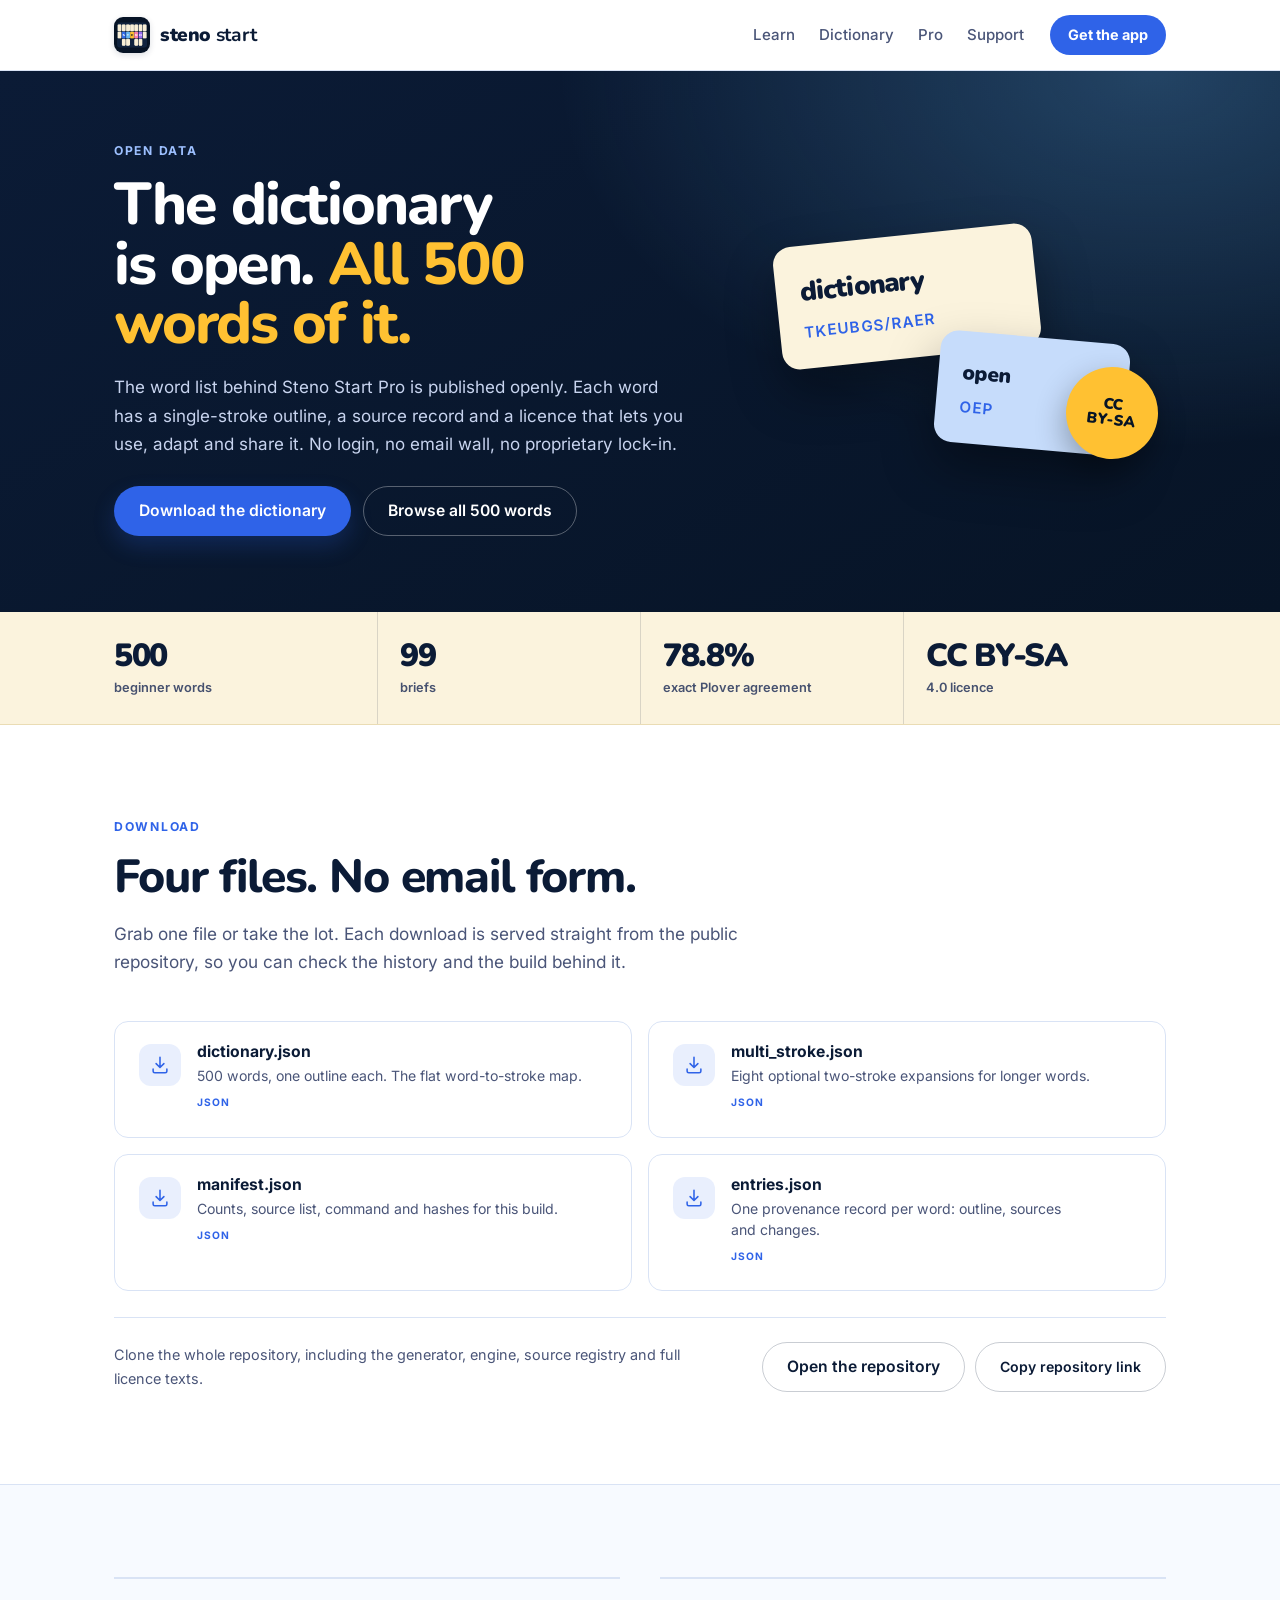
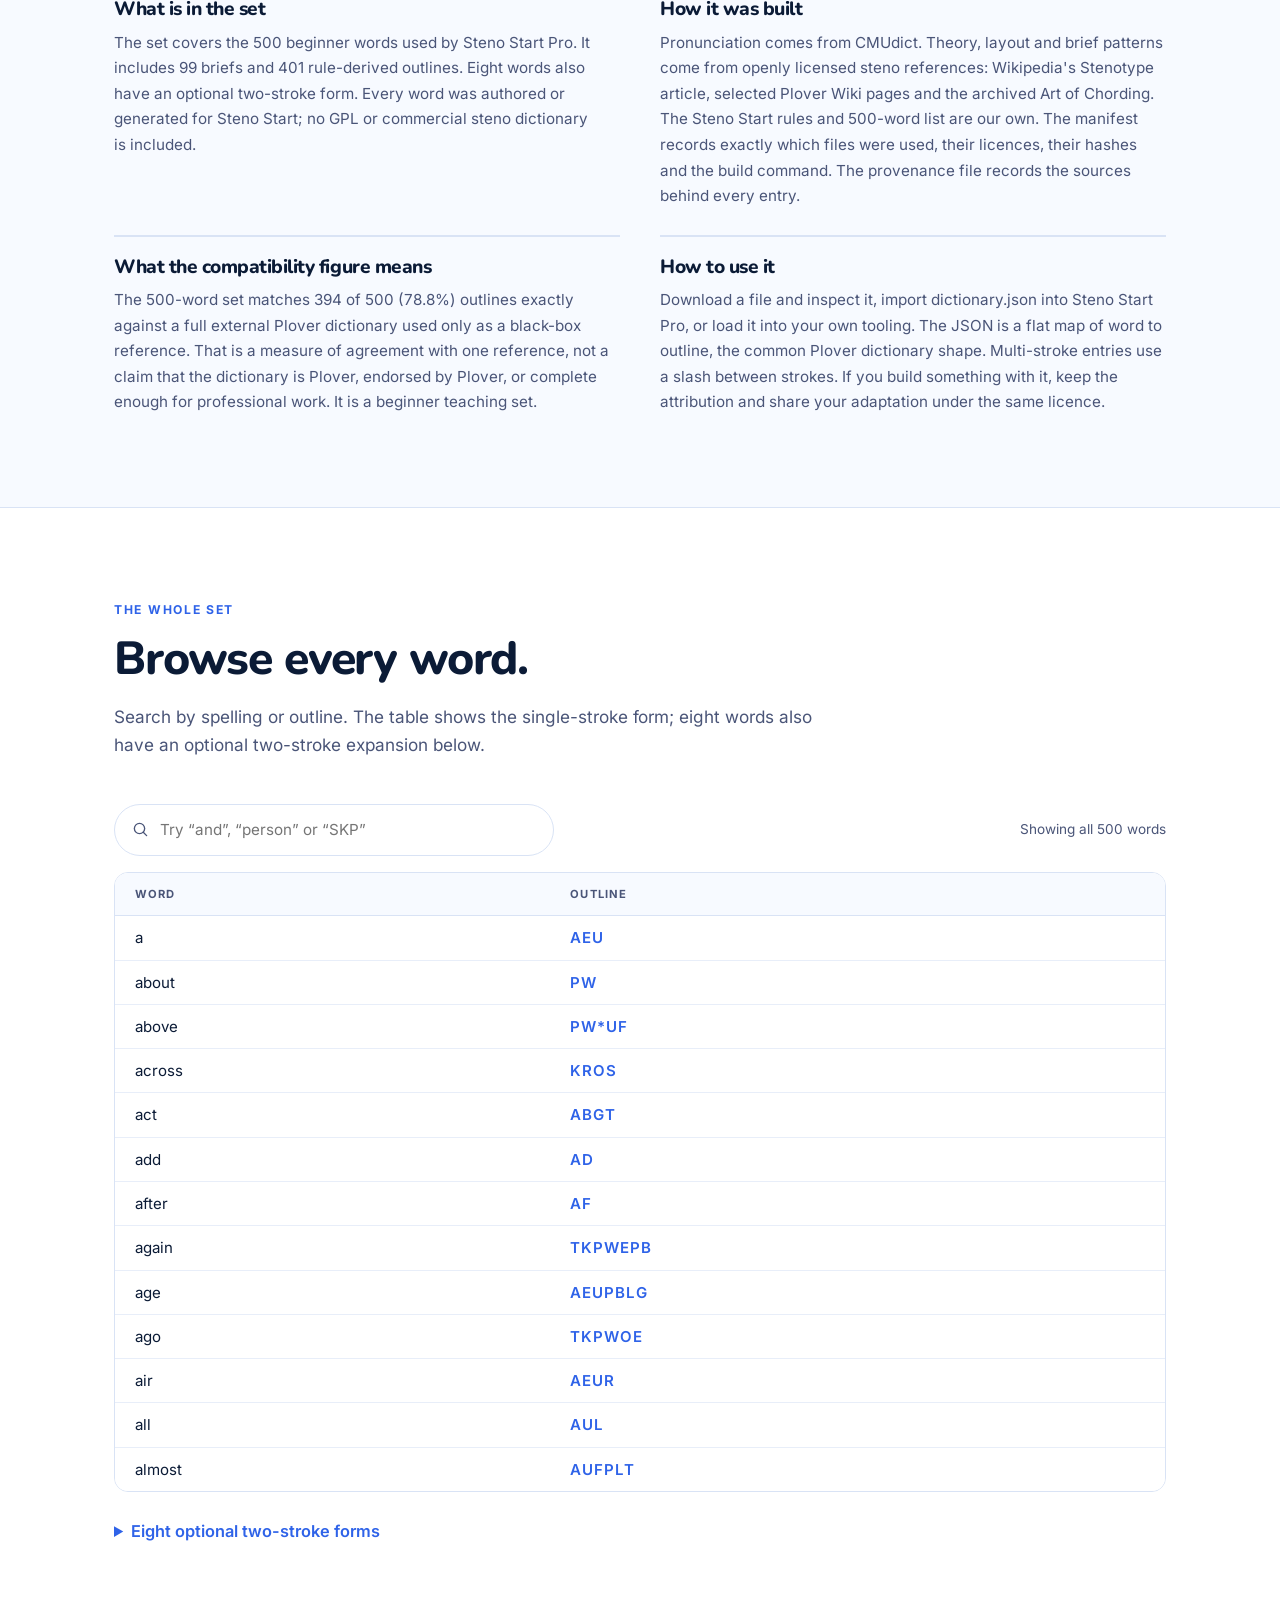
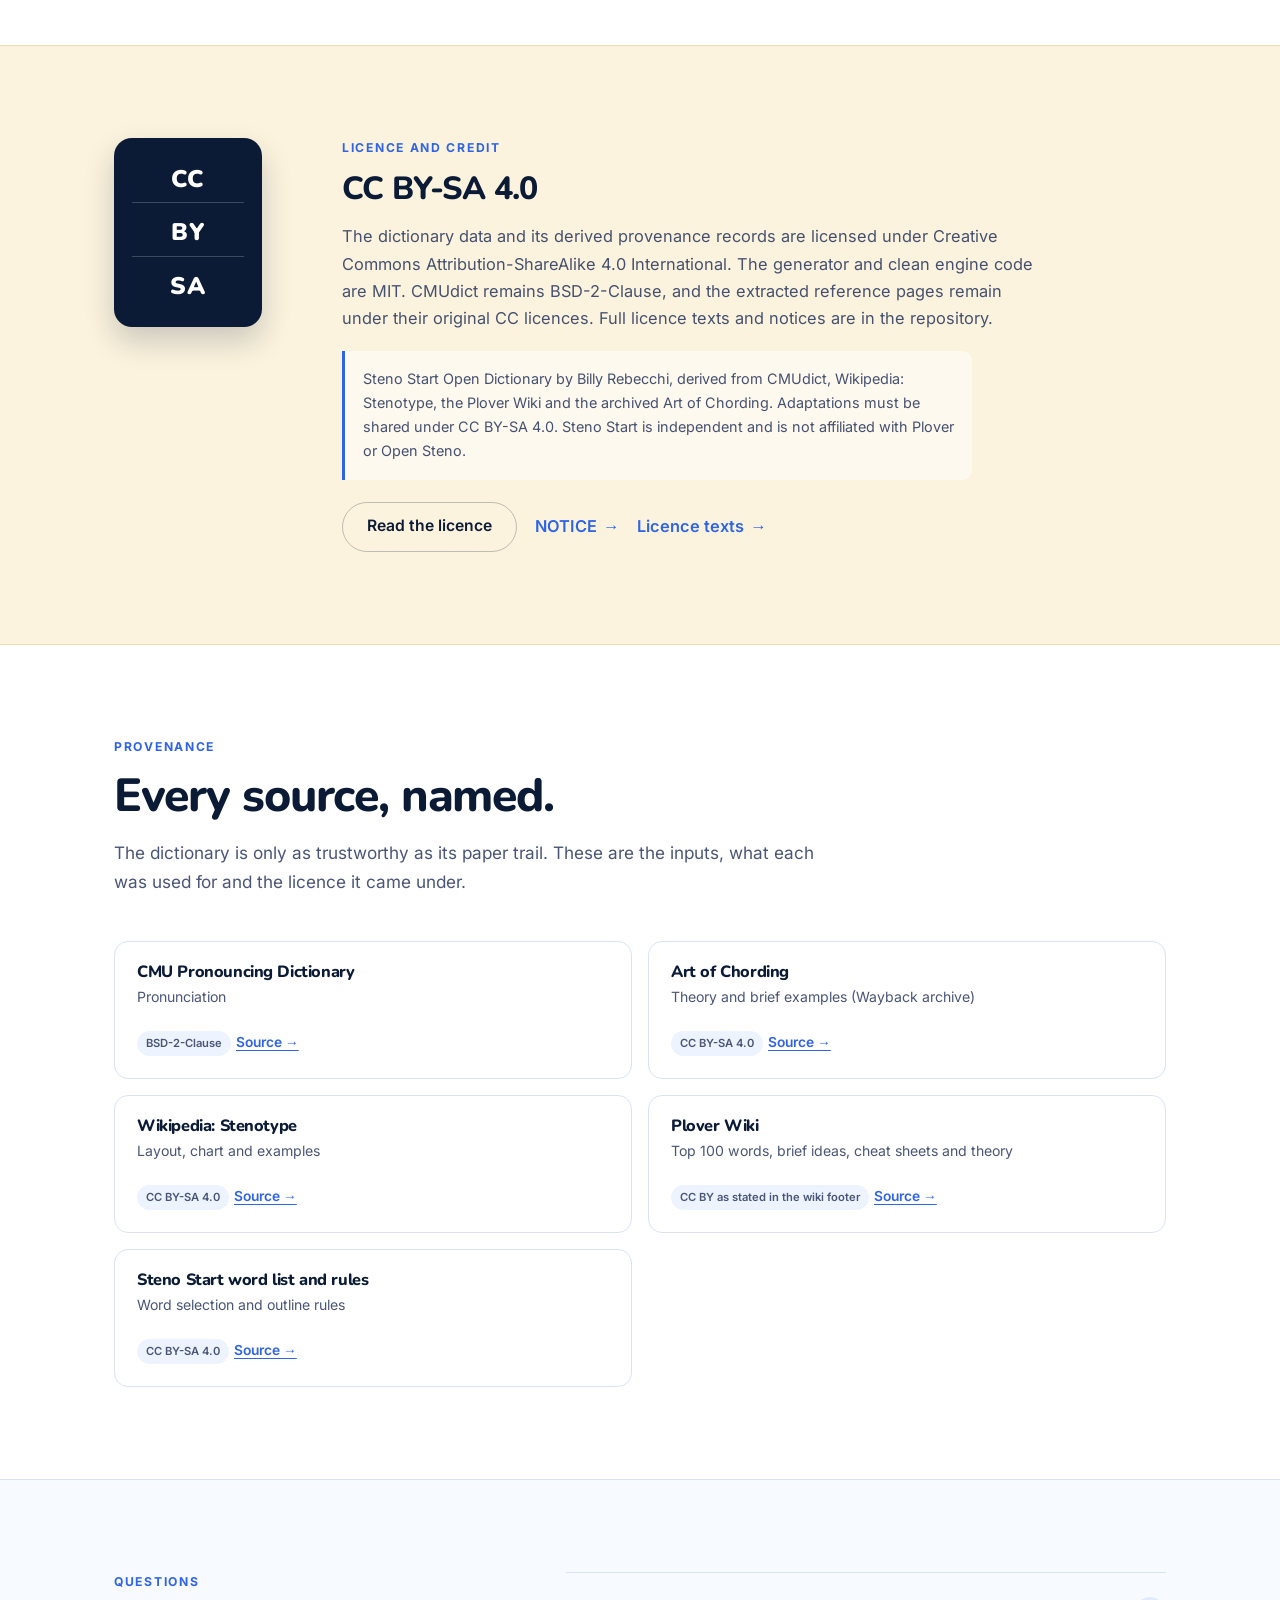
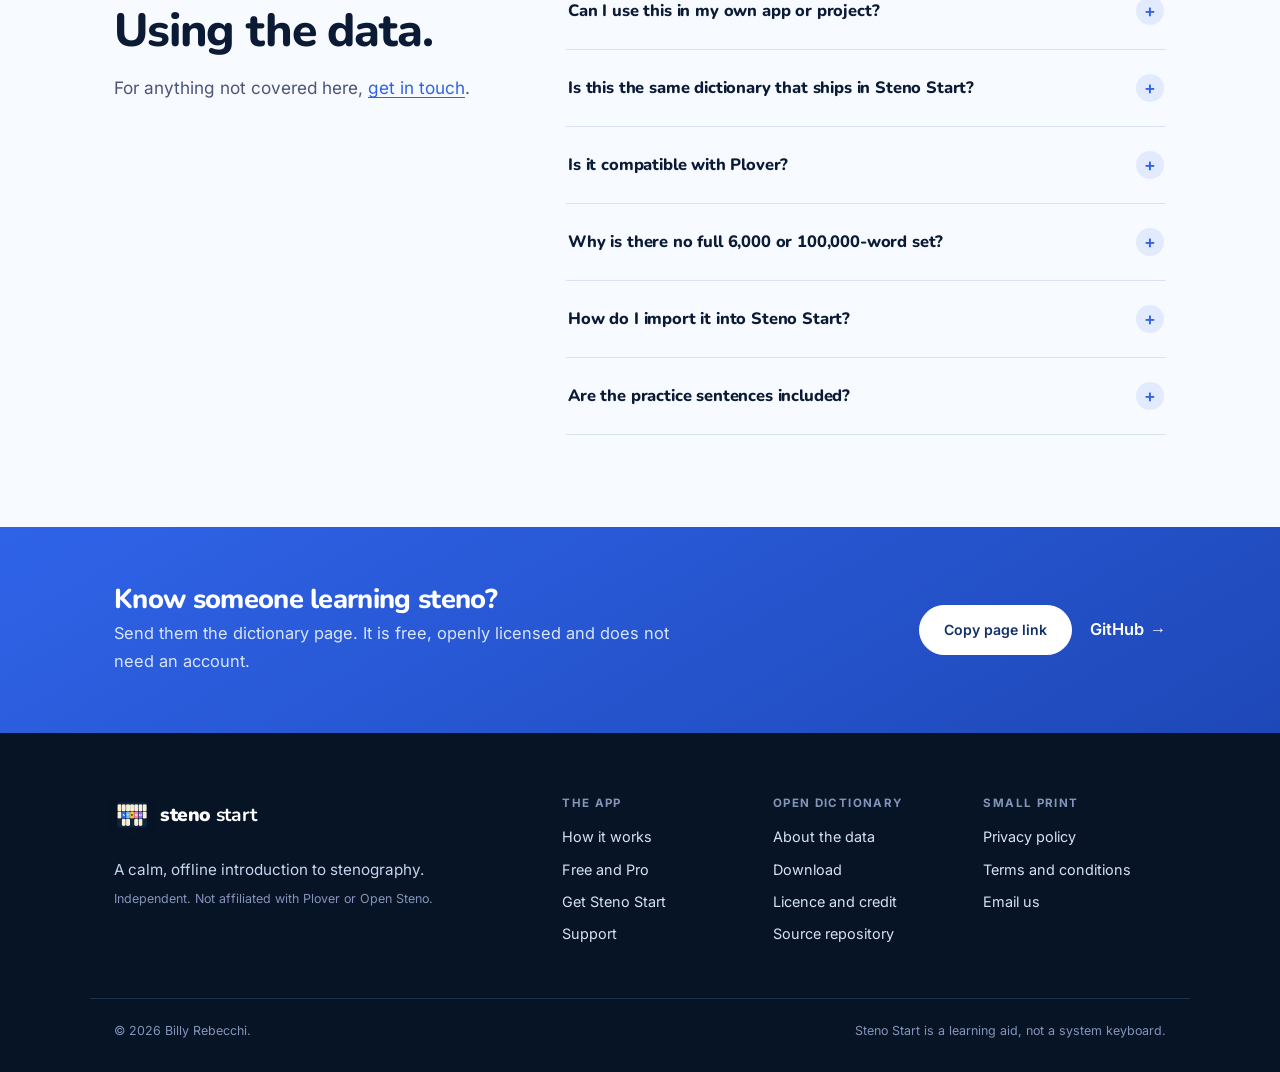
==== commit 1e55bc0a: "Publish from steno@299525c59ce3045765a39e66dcf1a13553f7938a" ====
--- a/dictionary/index.html
+++ b/dictionary/index.html
@@ -30,7 +30,7 @@
 
   <link rel="preload" href="/assets/fonts/Inter.woff2" as="font" type="font/woff2" crossorigin>
   <link rel="preload" href="/assets/fonts/Nunito.woff2" as="font" type="font/woff2" crossorigin>
-  <link rel="stylesheet" href="/assets/style.css?v=0f71ae56">
+  <link rel="stylesheet" href="/assets/style.css?v=300c663d">
   <link rel="icon" href="/favicon.ico" sizes="any">
   <link rel="icon" type="image/png" href="/assets/favicon-32.png" sizes="32x32">
   <link rel="apple-touch-icon" href="/assets/apple-touch-icon.png">
@@ -42,7 +42,7 @@
   <header class="masthead">
     <div class="shell masthead-inner">
       <a class="wordmark" href="/">
-        <img class="wordmark-icon" src="/assets/app-icon.png?v=0f71ae56" alt="" width="36" height="36">
+        <img class="wordmark-icon" src="/assets/app-icon.png?v=300c663d" alt="" width="36" height="36">
         <span><strong>steno</strong> start</span>
       </a>
       <nav class="masthead-nav" aria-label="Primary">
@@ -830,7 +830,7 @@
     </div>
   </div>
 </section>
-<script src="/assets/dictionary.js?v=0f71ae56" defer></script>
+<script src="/assets/dictionary.js?v=300c663d" defer></script>
 
   </main>
 
@@ -838,7 +838,7 @@
     <div class="shell footer-inner">
       <div class="footer-brand">
         <a class="wordmark" href="/">
-          <img class="wordmark-icon" src="/assets/app-icon.png?v=0f71ae56" alt="" width="32" height="32">
+          <img class="wordmark-icon" src="/assets/app-icon.png?v=300c663d" alt="" width="32" height="32">
           <span><strong>steno</strong> start</span>
         </a>
         <p class="footer-tag">A calm, offline introduction to stenography.</p>
--- a/assets/style.css
+++ b/assets/style.css
@@ -1584,6 +1584,200 @@
 
 /* ---------- support ---------- */
 
+.support-contact {
+  padding: 76px 0 0;
+  background: var(--wash-2);
+  border-top: 1px solid var(--line);
+}
+
+.support-contact-grid {
+  display: grid;
+  grid-template-columns: minmax(0, 1.35fr) minmax(0, .65fr);
+  gap: 48px;
+  align-items: start;
+}
+
+.support-form-panel {
+  padding: 32px;
+  background: var(--paper);
+  border: 1px solid var(--line);
+  border-radius: var(--radius);
+  box-shadow: var(--shadow-sm);
+}
+
+.support-form-section h2 {
+  margin: 0 0 8px;
+  font-size: 1.55rem;
+}
+
+.support-form-intro {
+  margin: 0 0 24px;
+  color: var(--muted);
+  max-width: 60ch;
+}
+
+.support-form { display: grid; gap: 18px; }
+
+/* The grid display would otherwise beat the browser's [hidden] rule and
+   leave the form visible after a successful submission. */
+.support-form[hidden] { display: none; }
+
+.field-grid {
+  display: grid;
+  grid-template-columns: repeat(2, minmax(0, 1fr));
+  gap: 18px;
+}
+
+.field-grid-single { grid-template-columns: 1fr; }
+
+.field label {
+  display: block;
+  margin-bottom: 6px;
+  font-size: .92rem;
+  font-weight: 600;
+}
+
+.field input,
+.field select,
+.field textarea {
+  width: 100%;
+  padding: 11px 12px;
+  border: 1px solid var(--line);
+  border-radius: 10px;
+  background: var(--wash-2);
+  color: var(--ink);
+  font: inherit;
+}
+
+.field input:focus,
+.field select:focus,
+.field textarea:focus {
+  border-color: var(--brand);
+  outline: 2px solid color-mix(in srgb, var(--brand) 25%, transparent);
+  outline-offset: 1px;
+}
+
+.field textarea { min-height: 150px; resize: vertical; }
+
+.field input[type="file"] { padding: 9px 12px; }
+
+.field-hint {
+  margin: 6px 0 0;
+  font-size: .85rem;
+  color: var(--muted);
+}
+
+.optional {
+  color: var(--muted);
+  font-size: .85em;
+  font-weight: 400;
+}
+
+.support-extra {
+  padding: 12px 14px;
+  border: 1px solid var(--line);
+  border-radius: 10px;
+}
+
+.support-extra summary {
+  cursor: pointer;
+  font-size: .92rem;
+  font-weight: 600;
+}
+
+.support-extra .field-grid { margin-top: 14px; }
+
+/* Off-screen rather than display:none: some bots skip hidden fields. */
+.support-honeypot {
+  position: absolute;
+  left: -9999px;
+  width: 1px;
+  height: 1px;
+  overflow: hidden;
+}
+
+.support-consent {
+  display: flex;
+  gap: 10px;
+  align-items: flex-start;
+  color: var(--muted);
+  font-size: .9rem;
+}
+
+.support-consent input { margin-top: 4px; flex: none; }
+
+.support-submit {
+  justify-self: start;
+  min-height: 50px;
+  padding: 0 24px;
+  border: 0;
+  border-radius: 999px;
+  background: var(--brand);
+  color: var(--on-brand);
+  font: inherit;
+  font-size: .98rem;
+  font-weight: 600;
+  cursor: pointer;
+}
+
+.support-submit:hover { background: var(--brand-deep); }
+
+.support-submit:disabled { opacity: .65; cursor: progress; }
+
+.support-form-status {
+  margin: 14px 0 0;
+  min-height: 1.4em;
+  color: var(--muted);
+  font-size: .92rem;
+}
+
+.support-form-noscript {
+  margin: 0;
+  color: var(--muted);
+  font-size: .92rem;
+}
+
+.support-form-aside { margin-top: 0; }
+
+.support-steps {
+  margin: 0;
+  padding: 0;
+  list-style: none;
+  display: grid;
+  gap: 16px;
+  counter-reset: support-step;
+}
+
+.support-steps li {
+  counter-increment: support-step;
+  position: relative;
+  padding-left: 34px;
+  color: var(--muted);
+  font-size: .9rem;
+  line-height: 1.55;
+}
+
+.support-steps li::before {
+  content: counter(support-step);
+  position: absolute;
+  left: 0;
+  top: 1px;
+  display: grid;
+  place-items: center;
+  width: 23px;
+  height: 23px;
+  border-radius: 50%;
+  background: color-mix(in srgb, var(--brand) 12%, transparent);
+  color: var(--brand);
+  font-family: "Inter", sans-serif;
+  font-size: .72rem;
+  font-weight: 700;
+}
+
+.support-steps strong { display: block; color: var(--ink); font-weight: 600; }
+
+.support-details { padding: 56px 0 92px; }
+
 .support-hero .page-hero-inner { align-items: start; }
 
 .support-card {
@@ -1778,6 +1972,8 @@
   .dict-license { right: 6%; }
 
   .support-layout { grid-template-columns: 1fr; gap: 40px; }
+  .support-contact-grid { grid-template-columns: 1fr; gap: 30px; }
+  .support-form-panel { padding: 26px; }
   .support-aside { position: static; }
 
   .footer-inner { grid-template-columns: 1fr; gap: 38px; }
@@ -1860,6 +2056,12 @@
   .nf-key { width: 46px; height: 64px; font-size: 1.1rem; }
 }
 
+@media (max-width: 560px) {
+  .field-grid { grid-template-columns: 1fr; }
+  .support-form-panel { padding: 20px; }
+  .support-submit { width: 100%; }
+}
+
 @media (max-width: 420px) {
   .masthead-cta { display: none; }
   .shot-grid { grid-template-columns: 1fr; gap: 22px; }
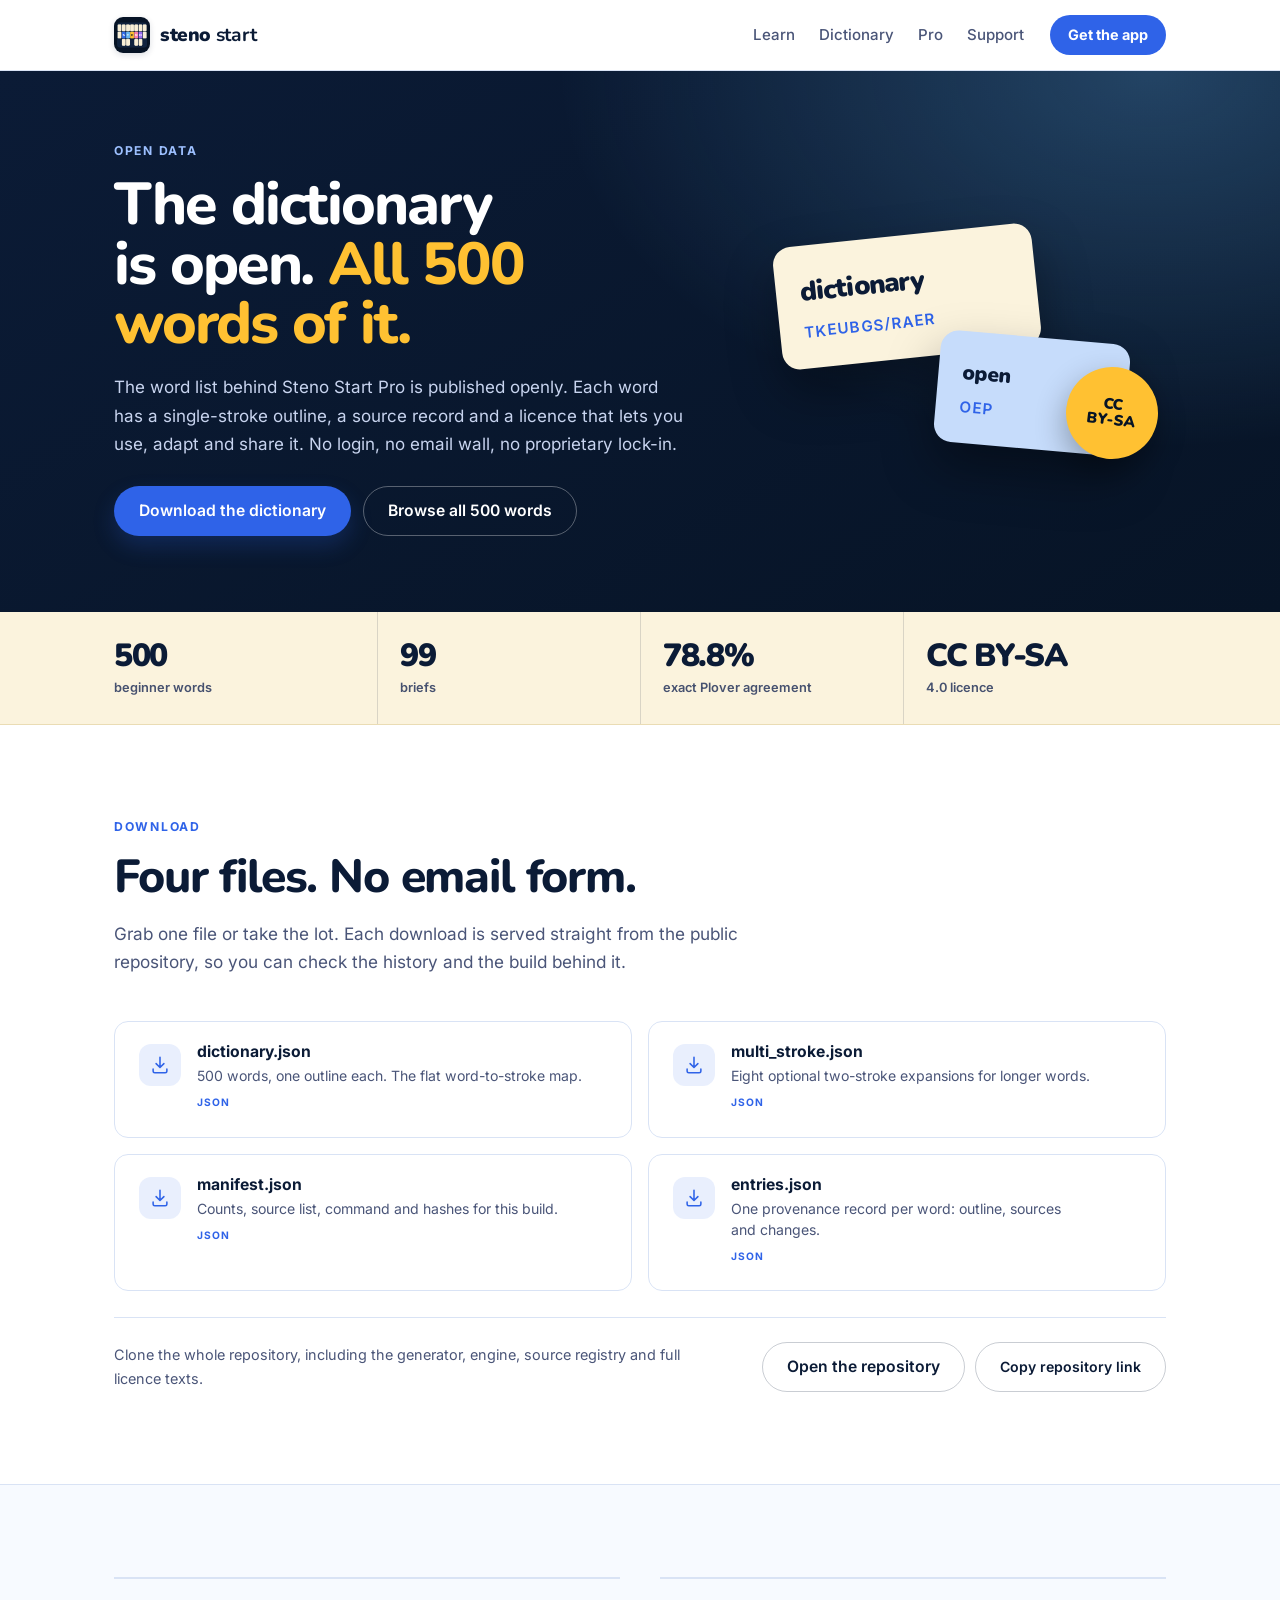
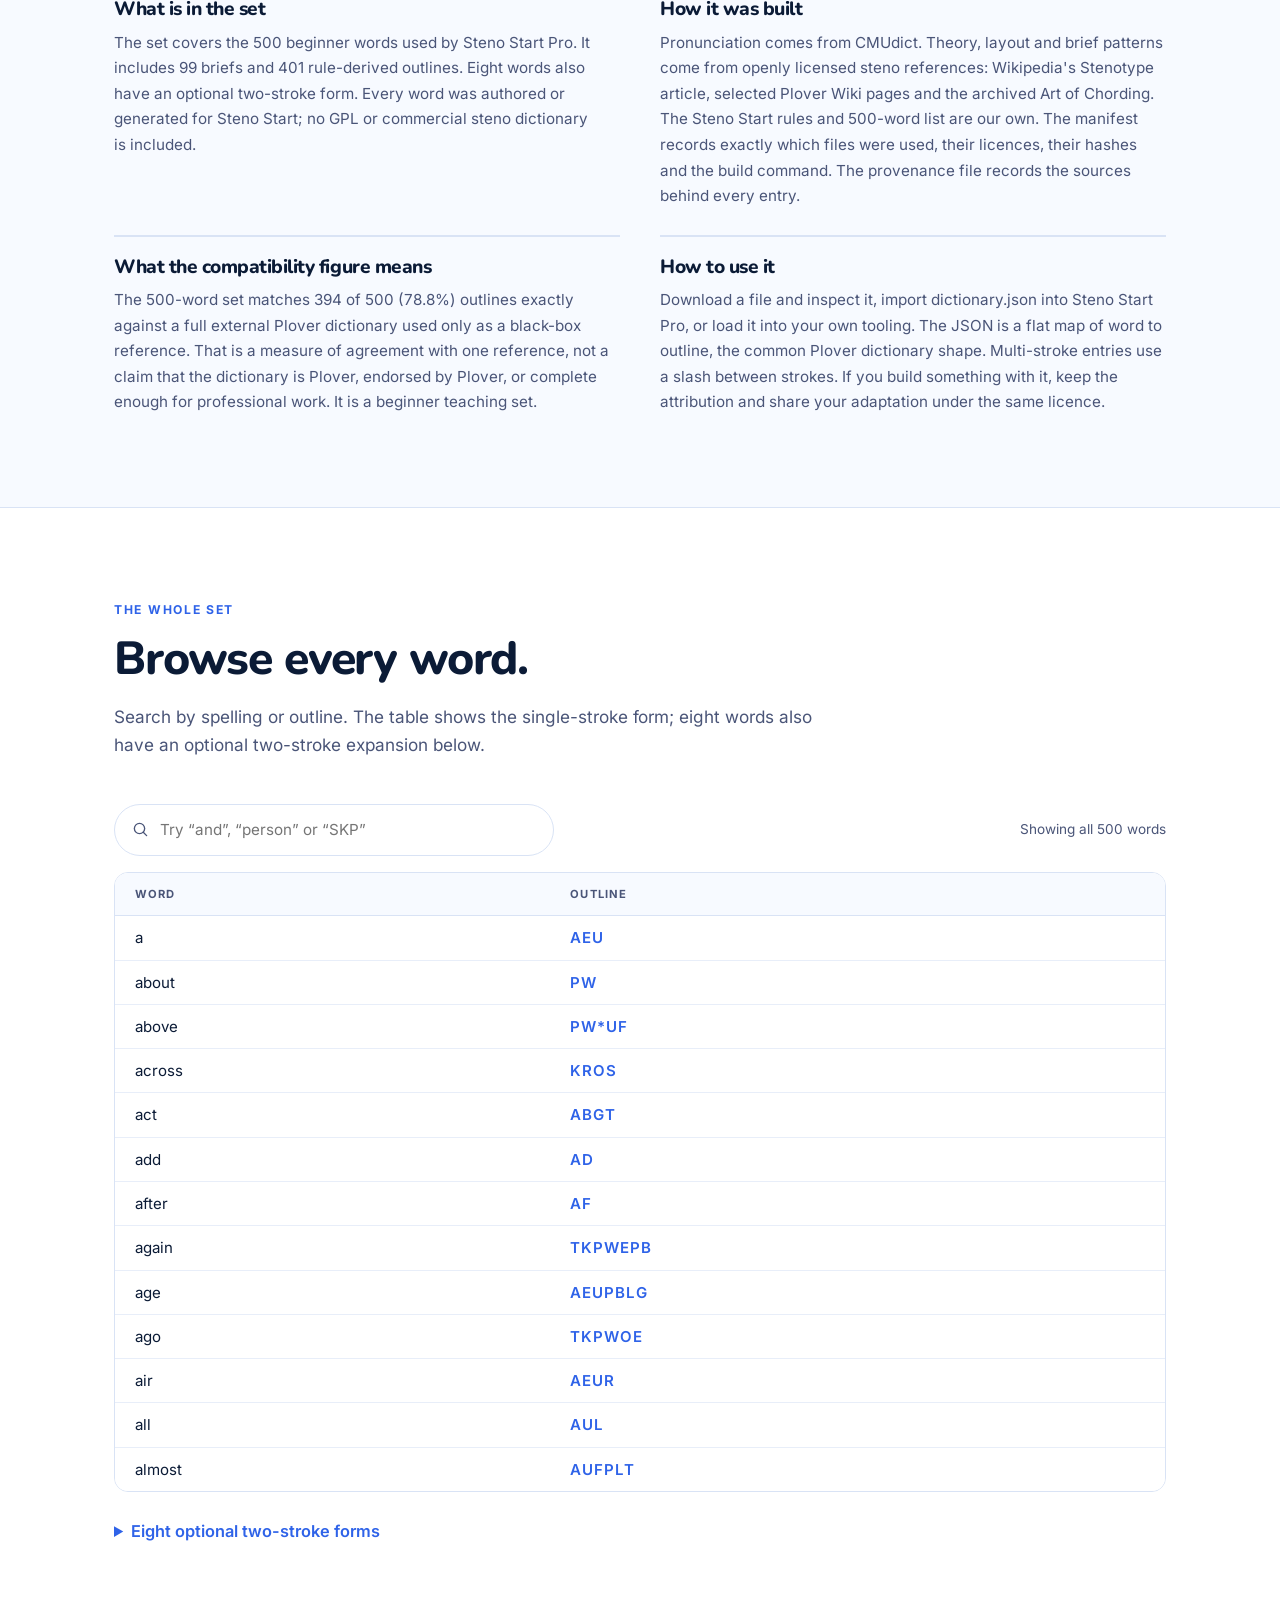
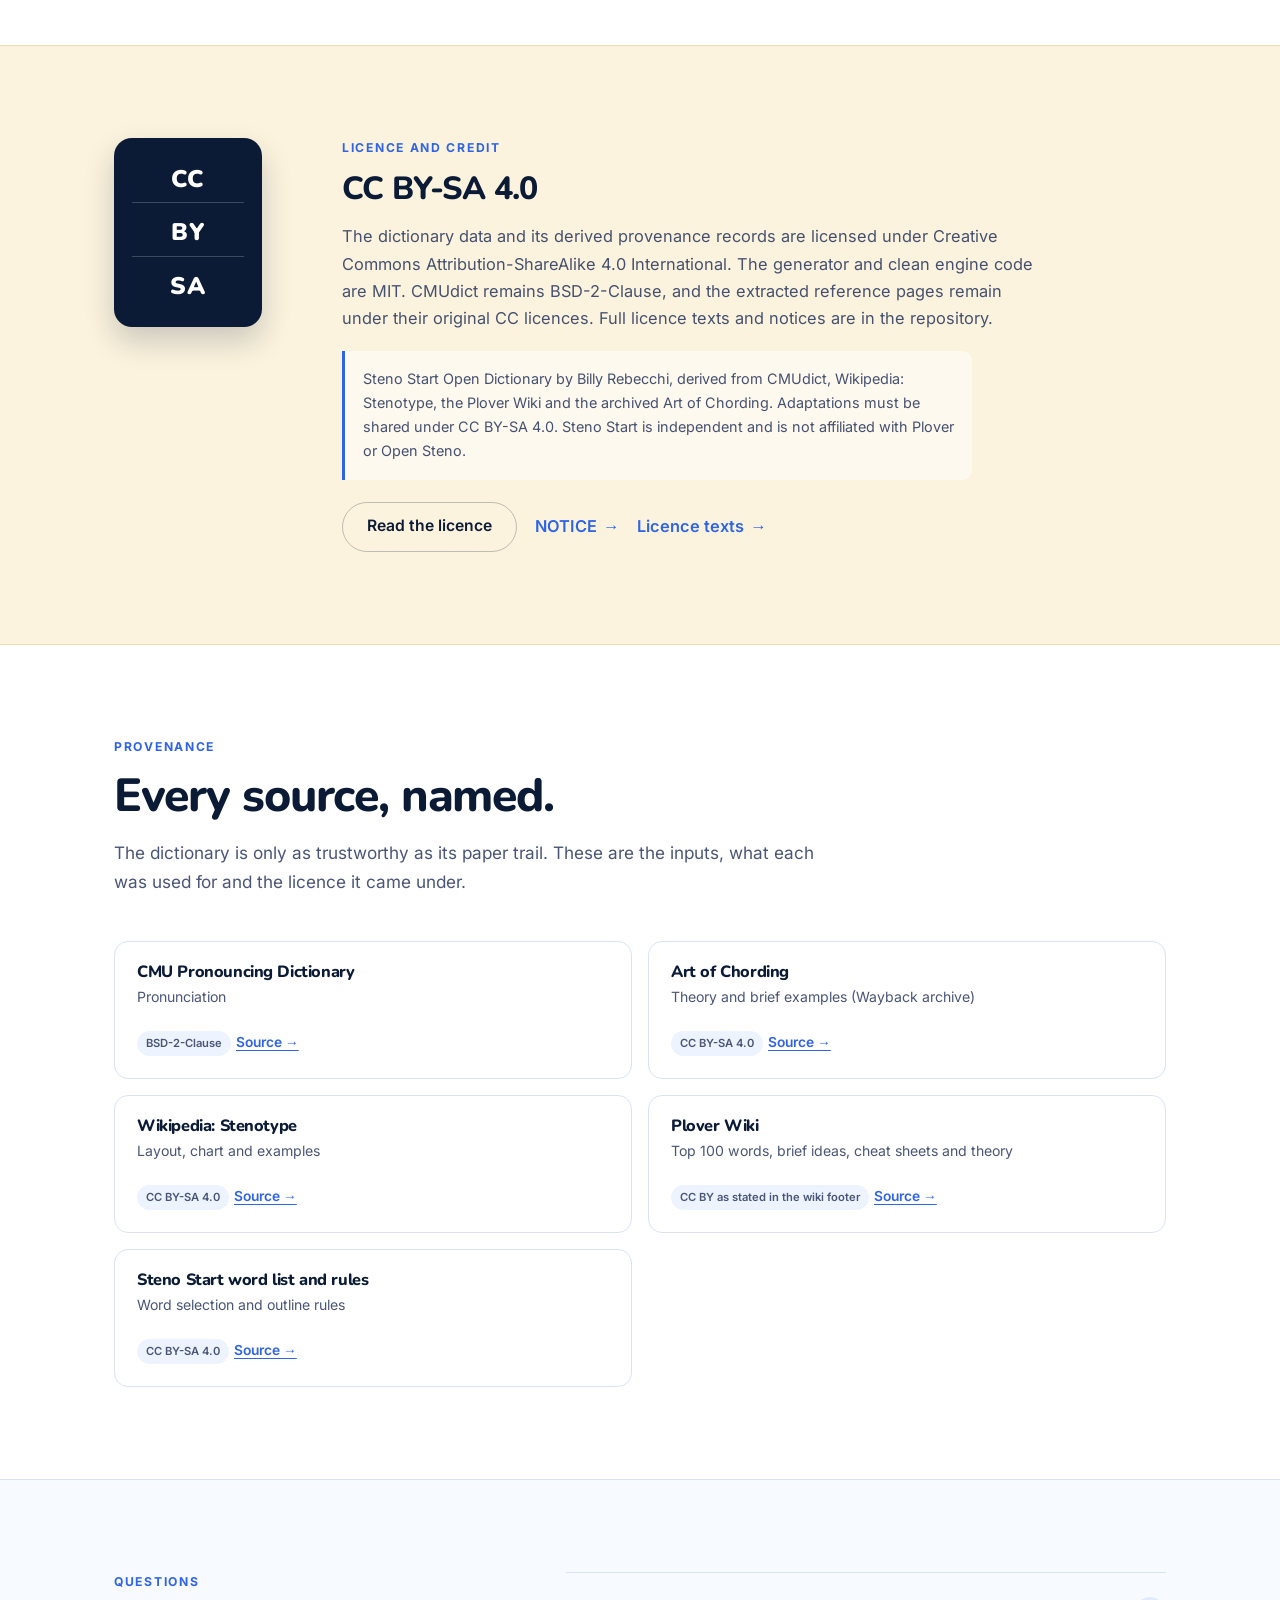
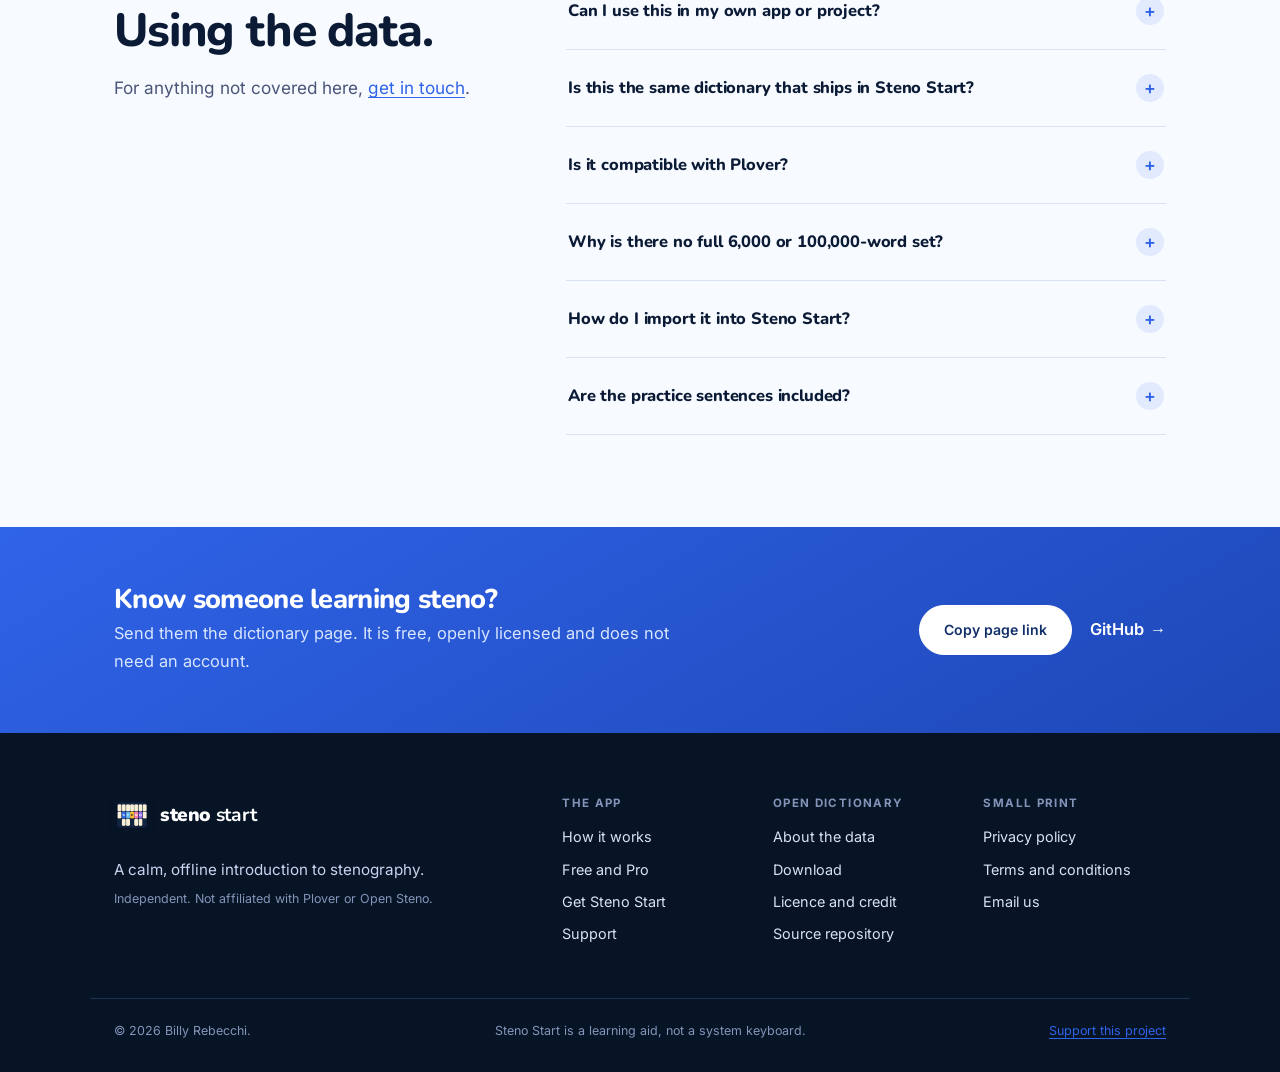
==== commit 6e8fd56b: "Add sponsor footer link and llms.txt" ====
--- a/dictionary/index.html
+++ b/dictionary/index.html
@@ -30,7 +30,7 @@
 
   <link rel="preload" href="/assets/fonts/Inter.woff2" as="font" type="font/woff2" crossorigin>
   <link rel="preload" href="/assets/fonts/Nunito.woff2" as="font" type="font/woff2" crossorigin>
-  <link rel="stylesheet" href="/assets/style.css?v=300c663d">
+  <link rel="stylesheet" href="/assets/style.css?v=d5c55acf">
   <link rel="icon" href="/favicon.ico" sizes="any">
   <link rel="icon" type="image/png" href="/assets/favicon-32.png" sizes="32x32">
   <link rel="apple-touch-icon" href="/assets/apple-touch-icon.png">
@@ -42,7 +42,7 @@
   <header class="masthead">
     <div class="shell masthead-inner">
       <a class="wordmark" href="/">
-        <img class="wordmark-icon" src="/assets/app-icon.png?v=300c663d" alt="" width="36" height="36">
+        <img class="wordmark-icon" src="/assets/app-icon.png?v=d5c55acf" alt="" width="36" height="36">
         <span><strong>steno</strong> start</span>
       </a>
       <nav class="masthead-nav" aria-label="Primary">
@@ -830,7 +830,7 @@
     </div>
   </div>
 </section>
-<script src="/assets/dictionary.js?v=300c663d" defer></script>
+<script src="/assets/dictionary.js?v=d5c55acf" defer></script>
 
   </main>
 
@@ -838,7 +838,7 @@
     <div class="shell footer-inner">
       <div class="footer-brand">
         <a class="wordmark" href="/">
-          <img class="wordmark-icon" src="/assets/app-icon.png?v=300c663d" alt="" width="32" height="32">
+          <img class="wordmark-icon" src="/assets/app-icon.png?v=d5c55acf" alt="" width="32" height="32">
           <span><strong>steno</strong> start</span>
         </a>
         <p class="footer-tag">A calm, offline introduction to stenography.</p>
@@ -870,6 +870,7 @@
     <div class="shell footer-legal">
       <p>&copy; 2026 Billy Rebecchi.</p>
       <p>Steno Start is a learning aid, not a system keyboard.</p>
+      <p><a href="https://github.com/sponsors/thebillington" rel="noopener">Support this project</a></p>
     </div>
   </footer>
 </body>
